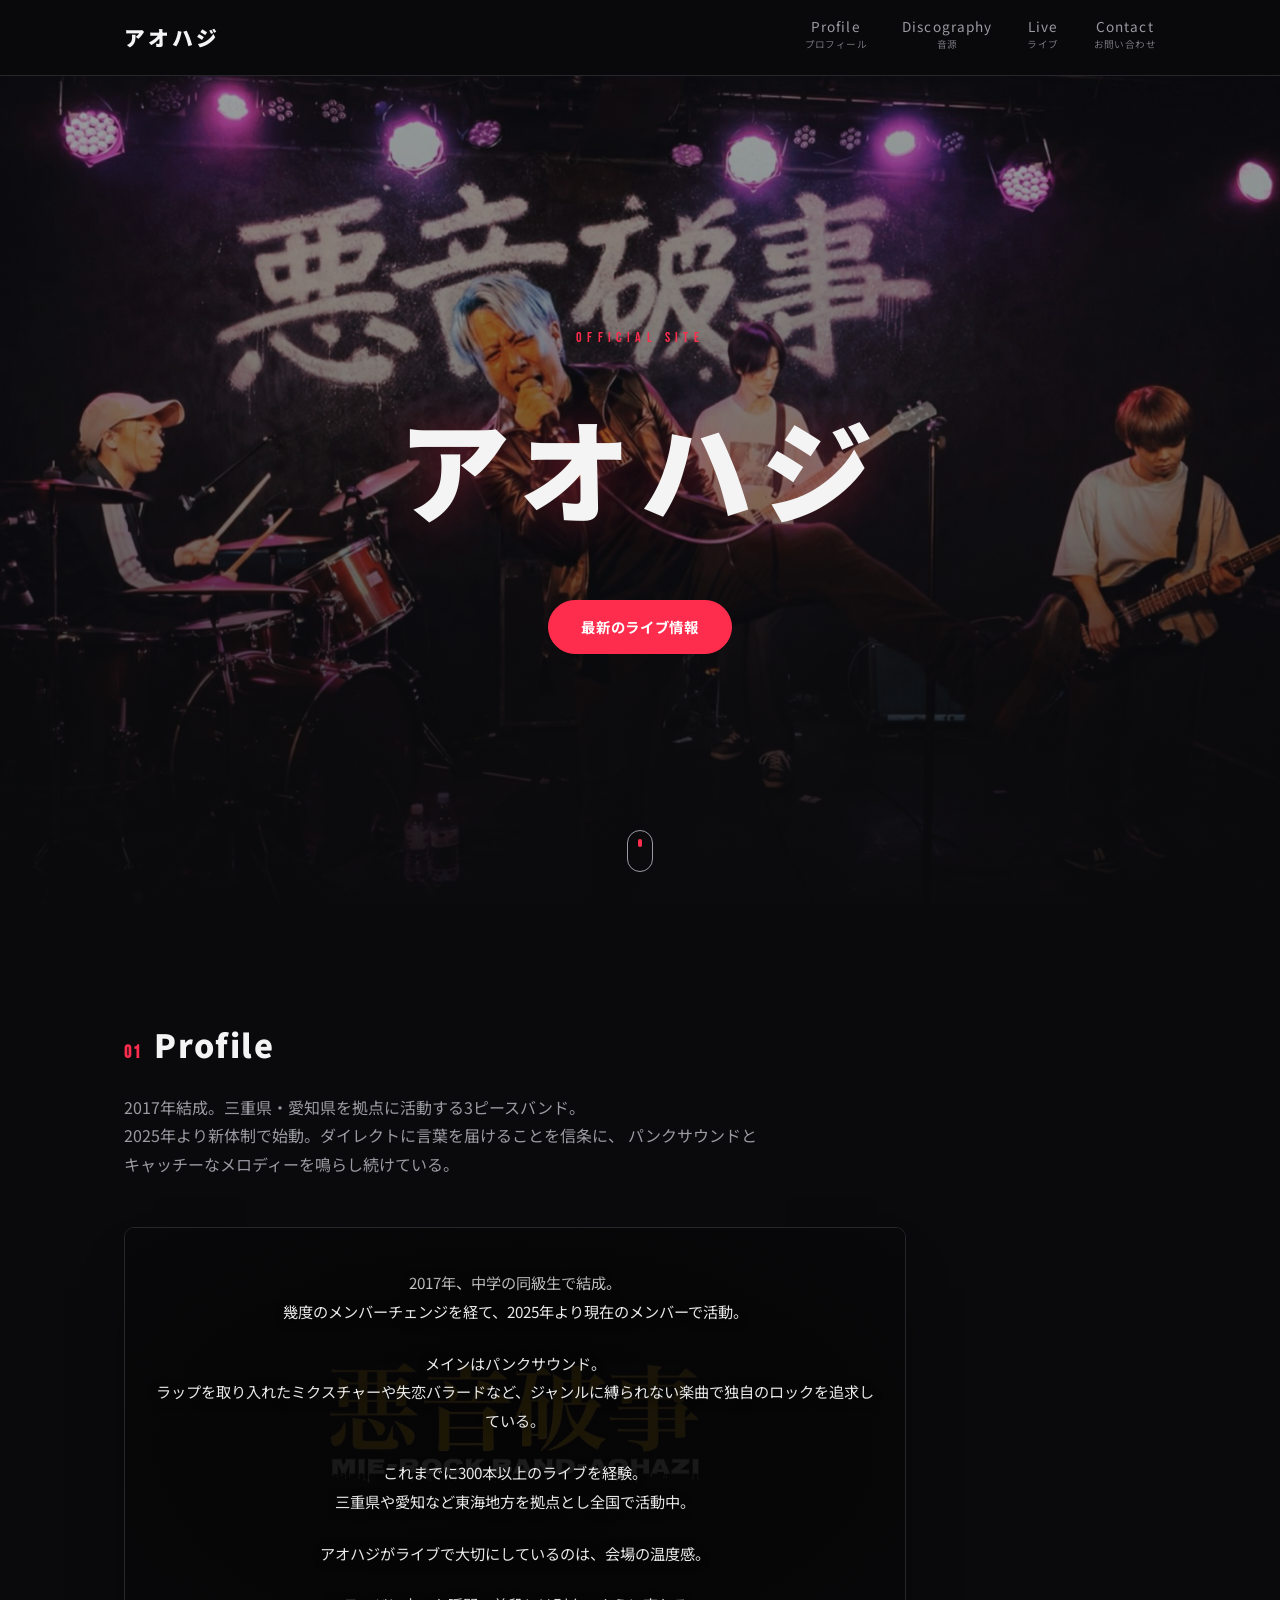
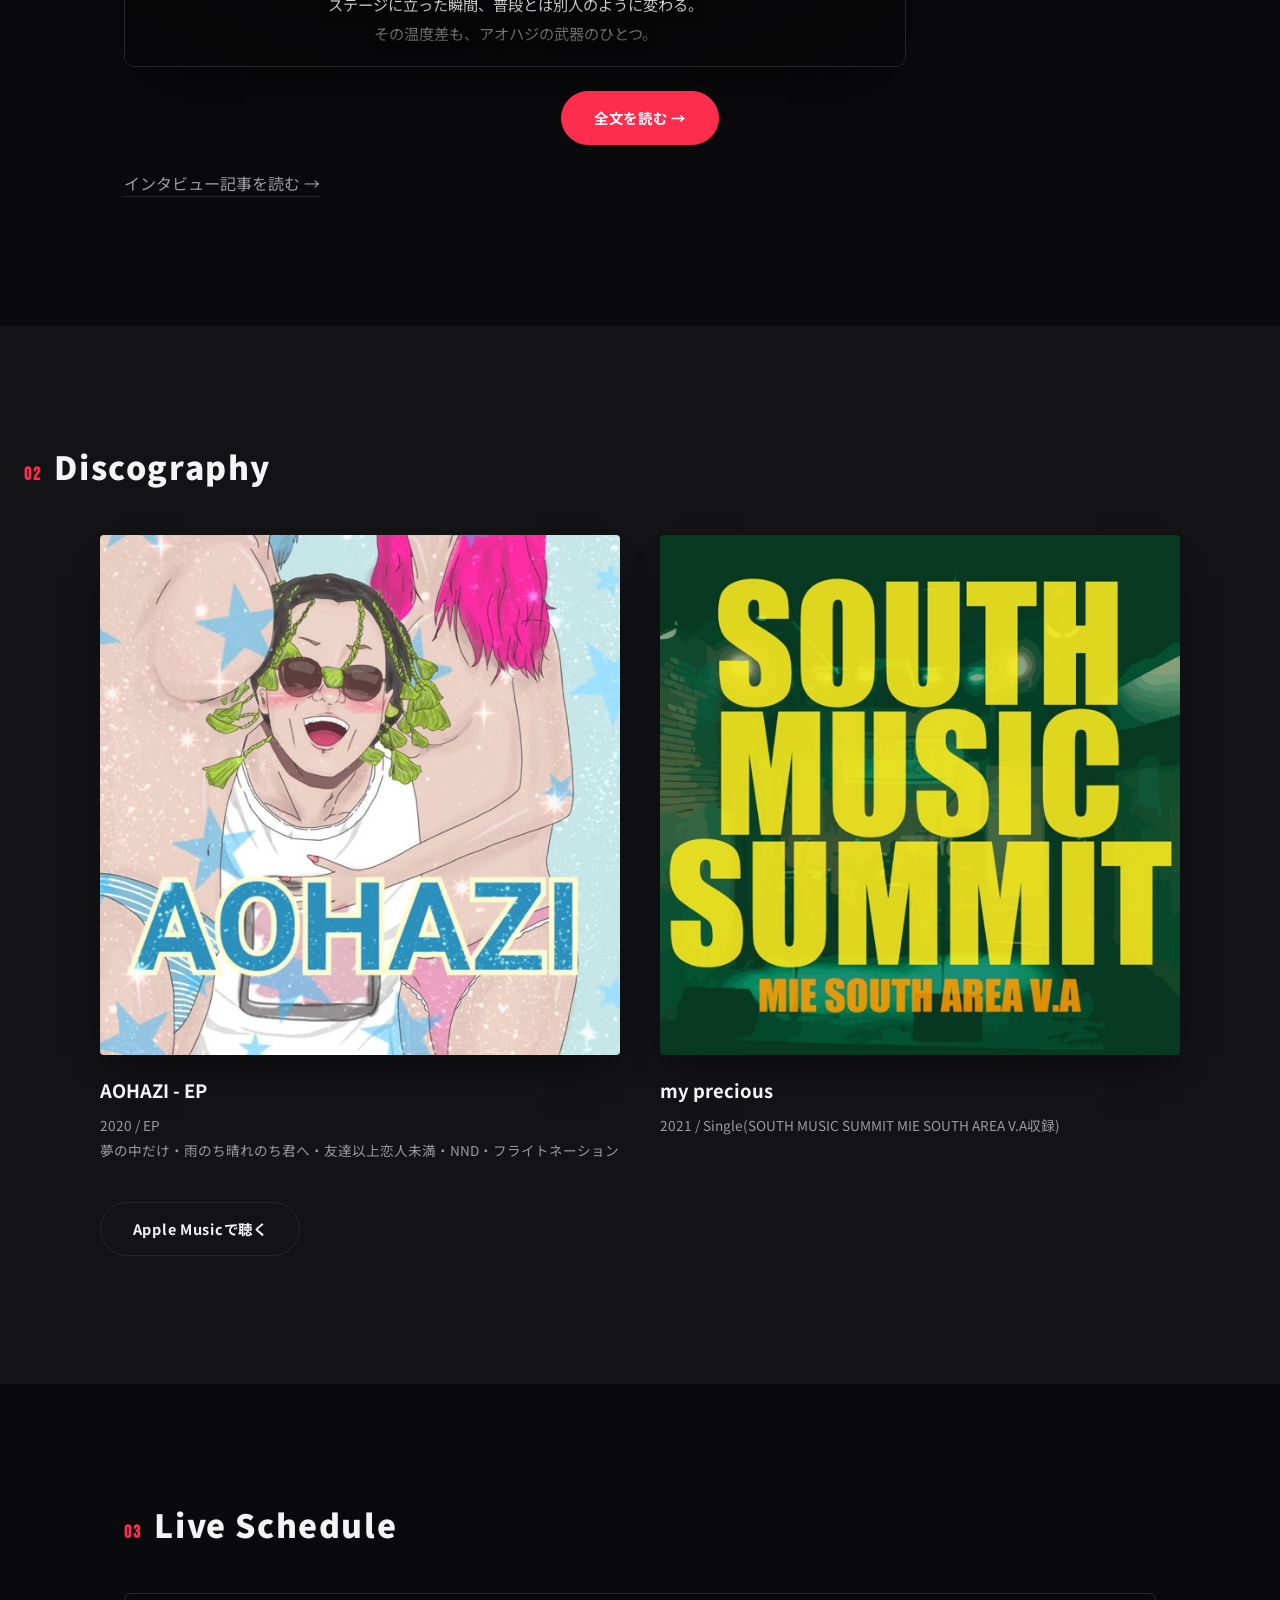
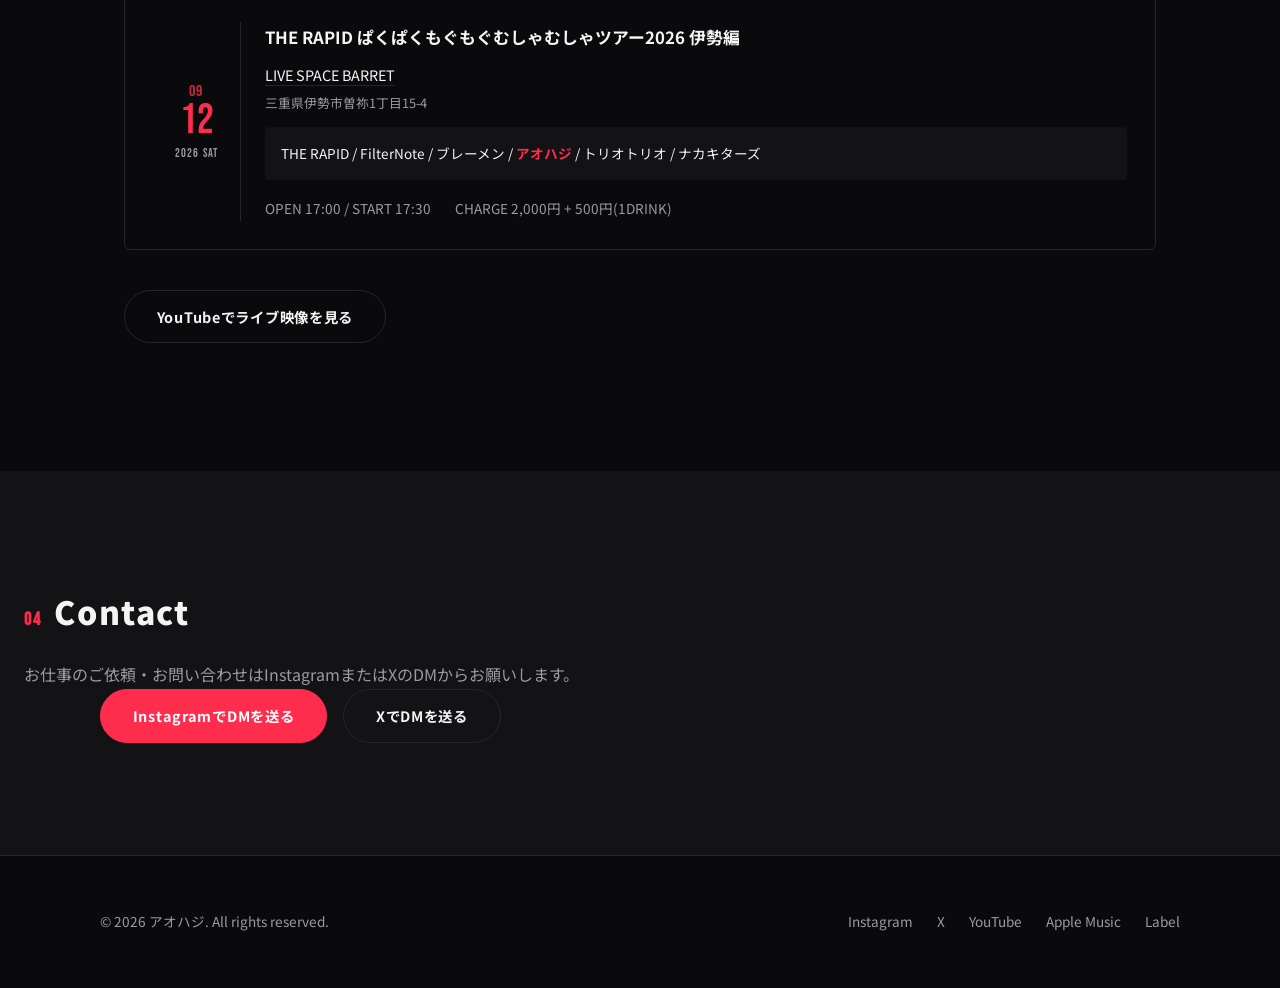
==== index.html @ 6f2b21eb "エンドロール風プロフィール演出・全文ページ・毎回再生オープニング・2段ナビを追加 Co-Authored-By: Claude Sonnet 5 <noreply@anthropic.com>" ====
<!DOCTYPE html>
<html lang="ja">
<head>
<meta charset="UTF-8">
<meta name="viewport" content="width=device-width, initial-scale=1.0">
<meta name="google-site-verification" content="UR3wGRHJfcuyrRIDy3-mOfG34kwf-2ECYqS4ljexKXw" />
<title>アオハジ | Official Site</title>
<meta name="description" content="アオハジ オフィシャルサイト。プロフィール、ディスコグラフィー、ライブ情報、お問い合わせ。">
<link rel="canonical" href="https://rollpinemusic-eng.github.io/aohazi/">
<meta property="og:type" content="website">
<meta property="og:site_name" content="アオハジ">
<meta property="og:title" content="アオハジ | Official Site">
<meta property="og:description" content="三重・愛知を拠点に活動する3ピースバンド、アオハジのオフィシャルサイト。">
<meta property="og:url" content="https://rollpinemusic-eng.github.io/aohazi/">
<meta property="og:image" content="https://rollpinemusic-eng.github.io/aohazi/assets/img/hero-photo-optimized.jpg">
<meta name="twitter:card" content="summary_large_image">
<meta name="twitter:site" content="@aohazi69">
<link rel="preconnect" href="https://fonts.googleapis.com">
<link rel="preconnect" href="https://fonts.gstatic.com" crossorigin>
<link href="https://fonts.googleapis.com/css2?family=Bebas+Neue&family=Noto+Sans+JP:wght@400;500;700;900&display=swap" rel="stylesheet">
<link rel="stylesheet" href="css/style.css">
</head>
<body>

<div id="intro" class="intro" aria-hidden="true">
  <span class="intro__glitch" data-text="アオハジ">アオハジ</span>
</div>

<header class="header">
  <div class="header__inner">
    <a href="#top" class="logo">アオハジ</a>
    <button class="nav-toggle" id="navToggle" aria-label="メニューを開く" aria-expanded="false">
      <span></span><span></span><span></span>
    </button>
    <nav class="nav" id="nav">
      <a href="#profile"><span class="nav-en">Profile</span><span class="nav-ja">プロフィール</span></a>
      <a href="#discography"><span class="nav-en">Discography</span><span class="nav-ja">音源</span></a>
      <a href="#live"><span class="nav-en">Live</span><span class="nav-ja">ライブ</span></a>
      <a href="#contact"><span class="nav-en">Contact</span><span class="nav-ja">お問い合わせ</span></a>
    </nav>
  </div>
</header>

<main id="top">

  <!-- Hero -->
  <section class="hero">
    <div class="hero__photo" role="img" aria-label="ライブで演奏するアオハジ"></div>
    <div class="hero__inner reveal">
      <p class="hero__eyebrow">OFFICIAL SITE</p>
      <h1 class="hero__title">アオハジ</h1>
      <a href="#live" class="btn btn--primary">最新のライブ情報</a>
    </div>
    <a href="#profile" class="hero__scroll" aria-label="スクロールして次へ"><span></span></a>
  </section>

  <!-- Profile -->
  <section id="profile" class="section">
    <h2 class="section__title reveal"><span class="section__num">01</span>Profile</h2>
    <p class="section__lead reveal">
      2017年結成。三重県・愛知県を拠点に活動する3ピースバンド。<br>
      2025年より新体制で始動。ダイレクトに言葉を届けることを信条に、
      パンクサウンドとキャッチーなメロディーを鳴らし続けている。
    </p>
    <!--
      エンドロール風プロフィール演出。
      .credits__content を2つ複製して並べ、translateY(0 → -50%) の
      ループで継ぎ目のない無限スクロールにしている(JS不要)。
      内容を編集する場合は2つのブロックを必ず同じ内容にすること。
    -->
    <div class="credits reveal" aria-hidden="true">
      <div class="credits__logo"></div>
      <div class="credits__scrim"></div>
      <div class="credits__viewport">
        <div class="credits__track">
          <div class="credits__content">
            <p>2017年、中学の同級生で結成。<br>幾度のメンバーチェンジを経て、2025年より現在のメンバーで活動。</p>
            <p>メインはパンクサウンド。<br>ラップを取り入れたミクスチャーや失恋バラードなど、ジャンルに縛られない楽曲で独自のロックを追求している。</p>
            <p>これまでに300本以上のライブを経験。<br>三重県や愛知など東海地方を拠点とし全国で活動中。</p>
            <p>アオハジがライブで大切にしているのは、会場の温度感。</p>
            <p>ステージに立った瞬間、普段とは別人のように変わる。<br>その温度差も、アオハジの武器のひとつ。</p>
            <p>聴く人に感じ方を押し付けるつもりはない。<br>何を感じるかは、聴いた人に委ねたい。</p>
            <p>だから、まだアオハジを知らない人には</p>
            <p class="credits__emphasis">とりあえず、聴いてほしい。</p>
            <p>現在6曲を各種サブスクリプションサービスで配信中。<br>今後も楽曲を随時リリースしていく。</p>
            <p>自分たちが信じるロックを、もっと広く。<br>もっと遠くへ。</p>
            <p class="credits__emphasis">アオハジは、もっといろんな意味でデカくなる。</p>
          </div>
          <div class="credits__content" aria-hidden="true">
            <p>2017年、中学の同級生で結成。<br>幾度のメンバーチェンジを経て、2025年より現在のメンバーで活動。</p>
            <p>メインはパンクサウンド。<br>ラップを取り入れたミクスチャーや失恋バラードなど、ジャンルに縛られない楽曲で独自のロックを追求している。</p>
            <p>これまでに300本以上のライブを経験。<br>三重県や愛知など東海地方を拠点とし全国で活動中。</p>
            <p>アオハジがライブで大切にしているのは、会場の温度感。</p>
            <p>ステージに立った瞬間、普段とは別人のように変わる。<br>その温度差も、アオハジの武器のひとつ。</p>
            <p>聴く人に感じ方を押し付けるつもりはない。<br>何を感じるかは、聴いた人に委ねたい。</p>
            <p>だから、まだアオハジを知らない人には</p>
            <p class="credits__emphasis">とりあえず、聴いてほしい。</p>
            <p>現在6曲を各種サブスクリプションサービスで配信中。<br>今後も楽曲を随時リリースしていく。</p>
            <p>自分たちが信じるロックを、もっと広く。<br>もっと遠くへ。</p>
            <p class="credits__emphasis">アオハジは、もっといろんな意味でデカくなる。</p>
          </div>
        </div>
      </div>
    </div>
    <p class="reveal" style="margin-top:1.5rem; text-align:center;">
      <a href="profile/" class="btn btn--primary">全文を読む &rarr;</a>
    </p>

    <p class="reveal" style="margin-top:1.5rem;">
      <a href="https://ise-barret.jp/SMS.aohazi.html" target="_blank" rel="noopener" class="text-link">インタビュー記事を読む &rarr;</a>
    </p>
  </section>

  <!-- Discography -->
  <section id="discography" class="section section--alt">
    <h2 class="section__title reveal"><span class="section__num">02</span>Discography</h2>
    <div class="discography">
      <article class="album reveal">
        <a href="https://music.apple.com/jp/artist/%E3%82%A2%E3%82%AA%E3%83%8F%E3%82%B8/1511082712" target="_blank" rel="noopener" class="album__jacket">
          <img src="assets/img/album-aohazi-ep.jpg" alt="AOHAZI - EP ジャケット">
        </a>
        <h3 class="album__title">AOHAZI - EP</h3>
        <p class="album__meta">2020 / EP<br>夢の中だけ・雨のち晴れのち君へ・友達以上恋人未満・NND・フライトネーション</p>
      </article>
      <article class="album reveal">
        <a href="https://music.apple.com/jp/artist/%E3%82%A2%E3%82%AA%E3%83%8F%E3%82%B8/1511082712" target="_blank" rel="noopener" class="album__jacket">
          <img src="assets/img/album-my-precious.jpg" alt="my precious ジャケット">
        </a>
        <h3 class="album__title">my precious</h3>
        <p class="album__meta">2021 / Single(SOUTH MUSIC SUMMIT MIE SOUTH AREA V.A収録)</p>
      </article>
    </div>
    <p class="reveal" style="margin-top:2.5rem;">
      <a href="https://music.apple.com/jp/artist/%E3%82%A2%E3%82%AA%E3%83%8F%E3%82%B8/1511082712" class="btn" target="_blank" rel="noopener">Apple Musicで聴く</a>
    </p>
  </section>

  <!-- Live -->
  <section id="live" class="section">
    <h2 class="section__title reveal"><span class="section__num">03</span>Live Schedule</h2>
    <ul class="live-list">
      <li class="live-card reveal">
        <div class="live-card__date">
          <span class="live-card__month">09</span>
          <span class="live-card__day">12</span>
          <span class="live-card__sub">2026 SAT</span>
        </div>
        <div class="live-card__body">
          <p class="live-card__tour">THE RAPID ぱくぱくもぐもぐむしゃむしゃツアー2026 伊勢編</p>
          <p class="live-card__venue">
            <a href="https://ise-barret.jp/" target="_blank" rel="noopener">LIVE SPACE BARRET</a>
            <span class="live-card__addr">三重県伊勢市曽祢1丁目15-4</span>
          </p>
          <p class="live-card__lineup">
            THE RAPID / FilterNote / ブレーメン / <strong>アオハジ</strong> / トリオトリオ / ナカキターズ
          </p>
          <div class="live-card__meta">
            <span>OPEN 17:00 / START 17:30</span>
            <span>CHARGE 2,000円 + 500円(1DRINK)</span>
          </div>
        </div>
      </li>
    </ul>
    <p class="reveal" style="margin-top:2.5rem;">
      <a href="https://youtube.com/channel/UCKrWonMPDVpsNL0992XMXnA" class="btn" target="_blank" rel="noopener">YouTubeでライブ映像を見る</a>
    </p>
  </section>

  <!-- Contact -->
  <section id="contact" class="section section--alt">
    <h2 class="section__title reveal"><span class="section__num">04</span>Contact</h2>
    <p class="section__lead reveal">お仕事のご依頼・お問い合わせはInstagramまたはXのDMからお願いします。</p>
    <div class="reveal" style="display:flex; gap:1rem; flex-wrap:wrap;">
      <a href="https://www.instagram.com/aohazi69" class="btn btn--primary" target="_blank" rel="noopener">InstagramでDMを送る</a>
      <a href="https://x.com/aohazi69" class="btn" target="_blank" rel="noopener">XでDMを送る</a>
    </div>
  </section>

</main>

<footer class="footer">
  <div class="footer__inner">
    <p>&copy; 2026 アオハジ. All rights reserved.</p>
    <div class="footer__sns">
      <a href="https://www.instagram.com/aohazi69" target="_blank" rel="noopener">Instagram</a>
      <a href="https://x.com/aohazi69" target="_blank" rel="noopener">X</a>
      <a href="https://youtube.com/channel/UCKrWonMPDVpsNL0992XMXnA" target="_blank" rel="noopener">YouTube</a>
      <a href="https://music.apple.com/jp/artist/%E3%82%A2%E3%82%AA%E3%83%8F%E3%82%B8/1511082712" target="_blank" rel="noopener">Apple Music</a>
      <a href="https://rollpinemusic.crayonsite.com" target="_blank" rel="noopener">Label</a>
    </div>
  </div>
</footer>

<script src="js/main.js"></script>
</body>
</html>
---- css/style.css ----
/* ==========================================================
   Base
   ========================================================== */
:root {
  --color-bg: #0a0a0c;
  --color-bg-alt: #131316;
  --color-text: #f4f4f5;
  --color-text-dim: #9a9aa2;
  --color-accent: #ff2d4d;
  --color-accent-dim: #7a0f1e;
  --color-border: #26262b;
  --max-width: 1080px;
  --font-base: "Noto Sans JP", "Hiragino Kaku Gothic ProN", "Yu Gothic", sans-serif;
  --font-display: "Bebas Neue", var(--font-base);
}

* {
  box-sizing: border-box;
}

html {
  scroll-behavior: smooth;
}

body {
  margin: 0;
  background: var(--color-bg);
  color: var(--color-text);
  font-family: var(--font-base);
  line-height: 1.8;
  -webkit-font-smoothing: antialiased;
}

img {
  max-width: 100%;
  display: block;
}

a {
  color: inherit;
  text-decoration: none;
}

ul {
  list-style: none;
  margin: 0;
  padding: 0;
}

::selection {
  background: var(--color-accent);
  color: #fff;
}

.btn {
  display: inline-block;
  padding: 0.9em 2.2em;
  border: 1px solid var(--color-border);
  color: var(--color-text);
  border-radius: 999px;
  font-weight: bold;
  letter-spacing: 0.05em;
  font-size: 0.9rem;
  transition: border-color 0.25s, transform 0.25s, background 0.25s, color 0.25s;
}

.btn:hover {
  border-color: var(--color-accent);
  color: var(--color-accent);
  transform: translateY(-2px);
}

.btn--primary {
  background: var(--color-accent);
  border-color: var(--color-accent);
  color: #fff;
}

.btn--primary:hover {
  background: transparent;
  color: var(--color-accent);
}

.text-link {
  color: var(--color-text-dim);
  border-bottom: 1px solid var(--color-border);
  padding-bottom: 0.1em;
  transition: color 0.2s, border-color 0.2s;
}

.text-link:hover {
  color: var(--color-accent);
  border-color: var(--color-accent);
}

/* ==========================================================
   Scroll reveal
   ========================================================== */
.reveal {
  opacity: 0;
  transform: translateY(24px);
  transition: opacity 0.7s ease, transform 0.7s ease;
}

.reveal.is-visible {
  opacity: 1;
  transform: translateY(0);
}

/* ==========================================================
   Opening intro
   ========================================================== */
.intro {
  position: fixed;
  inset: 0;
  z-index: 9999;
  display: flex;
  align-items: center;
  justify-content: center;
  background: var(--color-bg);
  animation: introFadeOut 0.4s ease forwards;
  animation-delay: 1.3s;
}

body.intro-active {
  overflow: hidden;
}

.intro__glitch {
  position: relative;
  display: inline-block;
  font-size: clamp(2.75rem, 16vw, 6rem);
  font-weight: 900;
  letter-spacing: 0.12em;
  color: var(--color-text);
  opacity: 0;
  animation:
    introTextIn 0.35s ease 0.05s forwards,
    introGlitchShake 0.4s steps(1, end) 0.4s 1;
}

.intro__glitch::before,
.intro__glitch::after {
  content: attr(data-text);
  position: absolute;
  left: 0;
  top: 0;
  width: 100%;
  opacity: 0;
}

.intro__glitch::before {
  color: #2de2ff;
  animation: introGlitchBefore 0.4s steps(1, end) 0.4s 1;
}

.intro__glitch::after {
  color: var(--color-accent);
  animation: introGlitchAfter 0.4s steps(1, end) 0.4s 1;
}

@keyframes introTextIn {
  from { opacity: 0; transform: translateY(10px); }
  to { opacity: 1; transform: translateY(0); }
}

@keyframes introGlitchShake {
  0%, 100% { transform: translate(0, 0); }
  20% { transform: translate(-1px, 1px); }
  40% { transform: translate(1px, -1px); }
  60% { transform: translate(-1px, 0); }
}

@keyframes introGlitchBefore {
  0%, 100% { opacity: 0; clip-path: inset(0 0 0 0); transform: translate(0, 0); }
  20% { opacity: 0.7; clip-path: inset(10% 0 60% 0); transform: translate(-3px, 1px); }
  40% { opacity: 0.5; clip-path: inset(50% 0 10% 0); transform: translate(2px, -1px); }
  60% { opacity: 0; }
}

@keyframes introGlitchAfter {
  0%, 100% { opacity: 0; clip-path: inset(0 0 0 0); transform: translate(0, 0); }
  25% { opacity: 0.7; clip-path: inset(60% 0 10% 0); transform: translate(3px, -1px); }
  45% { opacity: 0.5; clip-path: inset(15% 0 55% 0); transform: translate(-2px, 1px); }
  65% { opacity: 0; }
}

@keyframes introFadeOut {
  to { opacity: 0; visibility: hidden; pointer-events: none; }
}

@media (prefers-reduced-motion: reduce) {
  .intro {
    animation: none;
    opacity: 0;
    visibility: hidden;
    pointer-events: none;
  }

  .intro__glitch,
  .intro__glitch::before,
  .intro__glitch::after {
    animation: none;
  }
}

/* ==========================================================
   Header
   ========================================================== */
.header {
  position: sticky;
  top: 0;
  z-index: 100;
  background: rgba(10, 10, 12, 0.85);
  backdrop-filter: blur(8px);
  border-bottom: 1px solid var(--color-border);
}

.header__inner {
  max-width: var(--max-width);
  margin: 0 auto;
  padding: 1.1rem 1.5rem;
  display: flex;
  align-items: center;
  justify-content: space-between;
}

.logo {
  font-size: 1.3rem;
  font-weight: 900;
  letter-spacing: 0.15em;
}

.nav {
  display: flex;
  gap: 2.2rem;
}

.nav a {
  position: relative;
  display: flex;
  flex-direction: column;
  align-items: center;
  font-size: 0.85rem;
  letter-spacing: 0.08em;
  color: var(--color-text-dim);
  transition: color 0.2s;
  padding-bottom: 0.3em;
}

.nav-en {
  line-height: 1.2;
}

.nav-ja {
  margin-top: 0.2em;
  font-size: 0.6rem;
  letter-spacing: 0.04em;
  color: var(--color-text-dim);
  opacity: 0.75;
}

.nav a::after {
  content: "";
  position: absolute;
  left: 0;
  right: 100%;
  bottom: 0;
  height: 1px;
  background: var(--color-accent);
  transition: right 0.25s ease;
}

.nav a:hover {
  color: var(--color-text);
}

.nav a:hover::after {
  right: 0;
}

.nav-toggle {
  display: none;
  flex-direction: column;
  justify-content: center;
  gap: 5px;
  width: 32px;
  height: 32px;
  background: none;
  border: none;
  cursor: pointer;
}

.nav-toggle span {
  display: block;
  height: 2px;
  background: var(--color-text);
}

/* ==========================================================
   Hero
   ========================================================== */
.hero {
  position: relative;
  background: var(--color-bg);
  text-align: center;
}

/*
  写真部分は実際の画像比率(2046:1264)を aspect-ratio に指定しているため、
  スマホ・タブレットでは cover でも切り抜きが発生せず、バンドの全身が写る。
*/
.hero__photo {
  position: relative;
  width: 100%;
  aspect-ratio: 2046 / 1264;
  background: url("../assets/img/hero-photo-optimized.jpg") center 32% / cover no-repeat;
}

.hero__photo::after {
  content: "";
  position: absolute;
  inset: 0;
  background: linear-gradient(180deg, rgba(10, 10, 12, 0) 55%, rgba(10, 10, 12, 0.95) 100%);
}

.hero__inner {
  position: relative;
  padding: 2rem 1.5rem 3rem;
}

@media (min-width: 901px) {
  .hero {
    min-height: 92vh;
    display: flex;
    align-items: center;
    justify-content: center;
  }

  .hero__photo {
    position: absolute;
    inset: 0;
    width: 100%;
    height: 100%;
    aspect-ratio: auto;
  }

  .hero__photo::after {
    background: linear-gradient(180deg, rgba(10, 10, 12, 0.3) 0%, rgba(10, 10, 12, 0.5) 55%, rgba(10, 10, 12, 0.95) 100%);
  }

  .hero__inner {
    z-index: 1;
    padding: 4rem 1.5rem;
  }
}

.hero__eyebrow {
  font-family: var(--font-display);
  letter-spacing: 0.4em;
  font-size: 0.85rem;
  color: var(--color-accent);
  margin: 0 0 1rem;
}

.hero__title {
  font-size: clamp(2.75rem, 12vw, 7rem);
  font-weight: 900;
  letter-spacing: 0.08em;
  margin: 0 0 2rem;
  text-shadow: 0 0 40px rgba(255, 45, 77, 0.35);
  text-wrap: balance;
}

.hero__scroll {
  display: none;
}

@media (min-width: 901px) {
  .hero__scroll {
    display: block;
    position: absolute;
    bottom: 2rem;
    left: 50%;
    transform: translateX(-50%);
    width: 26px;
    height: 42px;
    border: 1px solid var(--color-text-dim);
    border-radius: 999px;
  }
}

.hero__scroll span {
  position: absolute;
  top: 8px;
  left: 50%;
  width: 4px;
  height: 8px;
  margin-left: -2px;
  background: var(--color-accent);
  border-radius: 999px;
  animation: scrollDot 1.8s ease-in-out infinite;
}

@keyframes scrollDot {
  0% { top: 8px; opacity: 1; }
  70% { top: 22px; opacity: 0; }
  100% { top: 22px; opacity: 0; }
}

/* ==========================================================
   Section common
   ========================================================== */
.section {
  max-width: var(--max-width);
  margin: 0 auto;
  padding: 7rem 1.5rem;
}

.section--alt {
  max-width: none;
  background: var(--color-bg-alt);
}

.section--alt > * {
  max-width: var(--max-width);
  margin-left: auto;
  margin-right: auto;
}

.section__title {
  display: flex;
  align-items: baseline;
  gap: 0.8rem;
  font-size: clamp(1.5rem, 4.5vw, 2rem);
  font-weight: 900;
  letter-spacing: 0.05em;
  margin: 0 0 0.5rem;
  text-wrap: balance;
}

.section__num {
  font-family: var(--font-display);
  font-size: 1.1rem;
  color: var(--color-accent);
  letter-spacing: 0.1em;
}

.section__lead {
  color: var(--color-text-dim);
  margin: 1.2rem 0 0;
  max-width: 640px;
}

/* ==========================================================
   Profile — end roll credits
   ========================================================== */
.credits {
  position: relative;
  margin-top: 3rem;
  aspect-ratio: 16 / 9;
  max-height: 440px;
  min-height: 260px;
  border-radius: 10px;
  overflow: hidden;
  background: #000;
  border: 1px solid var(--color-border);
  box-shadow: 0 30px 60px -30px rgba(0, 0, 0, 0.85);
}

/* ロゴは常時固定表示・スクロールしない背景ウォーターマーク */
.credits__logo {
  position: absolute;
  inset: 0;
  background-image: url("../assets/img/logo-mark.jpg");
  background-position: center;
  background-repeat: no-repeat;
  background-size: 58%;
  opacity: 0.16;
}

.credits__scrim {
  position: absolute;
  inset: 0;
  background: radial-gradient(ellipse at center, rgba(10, 10, 12, 0.35) 0%, rgba(10, 10, 12, 0.8) 100%);
}

.credits__viewport {
  position: absolute;
  inset: 0;
  overflow: hidden;
  mask-image: linear-gradient(to bottom, transparent 0%, black 16%, black 84%, transparent 100%);
  -webkit-mask-image: linear-gradient(to bottom, transparent 0%, black 16%, black 84%, transparent 100%);
}

/*
  .credits__content を2つ複製して縦に並べ、自身の高さ基準で
  0% → -50% だけ動かすことで、継ぎ目のない無限ループになる。
*/
.credits__track {
  position: absolute;
  top: 0;
  left: 0;
  right: 0;
  animation: creditsScroll 60s linear infinite;
  will-change: transform;
}

.credits__content {
  padding: 2.5rem 1.75rem;
  text-align: center;
}

.credits__content p {
  margin: 0 0 1.5em;
  font-size: 0.95rem;
  line-height: 1.9;
  color: rgba(244, 244, 245, 0.95);
  text-shadow: 0 2px 10px rgba(0, 0, 0, 0.9);
}

.credits__content .credits__emphasis {
  font-weight: 700;
  letter-spacing: 0.03em;
  color: #fff;
}

@keyframes creditsScroll {
  from { transform: translateY(0); }
  to { transform: translateY(-50%); }
}

@media (prefers-reduced-motion: reduce) {
  .credits__track {
    animation-play-state: paused;
  }
}

@media (max-width: 600px) {
  .credits {
    aspect-ratio: 3 / 4;
    max-height: 380px;
  }

  .credits__logo {
    background-size: 78%;
  }

  .credits__content {
    padding: 1.75rem 1.25rem;
  }

  .credits__content p {
    font-size: 0.85rem;
    line-height: 1.8;
  }

  .credits__track {
    animation-duration: 42s;
  }
}

/* ==========================================================
   Discography
   ========================================================== */
.discography {
  display: grid;
  grid-template-columns: repeat(auto-fit, minmax(240px, 1fr));
  gap: 2.5rem;
  margin-top: 2.5rem;
}

.album__jacket {
  display: block;
  aspect-ratio: 1 / 1;
  overflow: hidden;
  border-radius: 4px;
  margin-bottom: 1.2rem;
  box-shadow: 0 20px 40px -20px rgba(0, 0, 0, 0.8);
}

.album__jacket img {
  width: 100%;
  height: 100%;
  object-fit: cover;
  transition: transform 0.4s ease, filter 0.4s ease;
}

.album__jacket:hover img {
  transform: scale(1.06);
  filter: brightness(1.05);
}

.album__title {
  margin: 0 0 0.35rem;
  font-size: 1.15rem;
  font-weight: 700;
}

.album__meta {
  color: var(--color-text-dim);
  font-size: 0.85rem;
  margin: 0;
}

/* ==========================================================
   Live schedule
   ========================================================== */
.live-list {
  display: flex;
  flex-direction: column;
  gap: 1.25rem;
  margin-top: 2.5rem;
}

.live-card {
  display: flex;
  gap: 1.5rem;
  background: var(--color-bg);
  border: 1px solid var(--color-border);
  border-radius: 6px;
  padding: 1.75rem;
  transition: border-color 0.25s, transform 0.25s;
}

.live-card:hover {
  border-color: var(--color-accent);
  transform: translateY(-2px);
}

.live-card__date {
  flex: none;
  display: flex;
  flex-direction: column;
  align-items: center;
  justify-content: center;
  width: 5.5rem;
  padding: 0.5rem 0;
  border-right: 1px solid var(--color-border);
  color: var(--color-accent);
  font-family: var(--font-display);
  line-height: 1;
}

.live-card__month {
  font-size: 1rem;
  letter-spacing: 0.1em;
  opacity: 0.8;
}

.live-card__day {
  font-size: 2.6rem;
}

.live-card__sub {
  margin-top: 0.4rem;
  font-size: 0.75rem;
  letter-spacing: 0.1em;
  color: var(--color-text-dim);
}

.live-card__body {
  flex: 1;
  min-width: 0;
}

.live-card__tour {
  margin: 0 0 0.6rem;
  font-weight: 700;
  font-size: 1.05rem;
  text-wrap: balance;
}

.live-card__venue {
  margin: 0 0 0.8rem;
  color: var(--color-text-dim);
  font-size: 0.9rem;
}

.live-card__venue a {
  color: var(--color-text);
  border-bottom: 1px solid var(--color-border);
  transition: color 0.2s, border-color 0.2s;
}

.live-card__venue a:hover {
  color: var(--color-accent);
  border-color: var(--color-accent);
}

.live-card__addr {
  display: block;
  margin-top: 0.2rem;
  font-size: 0.8rem;
}

.live-card__lineup {
  margin: 0 0 1rem;
  padding: 0.85rem 1rem;
  background: var(--color-bg-alt);
  border-radius: 4px;
  font-size: 0.85rem;
  line-height: 1.9;
}

.live-card__lineup strong {
  color: var(--color-accent);
}

.live-card__meta {
  display: flex;
  flex-wrap: wrap;
  gap: 0.5rem 1.5rem;
  color: var(--color-text-dim);
  font-size: 0.85rem;
  font-variant-numeric: tabular-nums;
}

@media (max-width: 560px) {
  .live-card {
    flex-direction: column;
    gap: 1rem;
    padding: 1.25rem;
  }

  .live-card__date {
    flex-direction: row;
    justify-content: flex-start;
    gap: 0.6rem;
    width: auto;
    border-right: none;
    border-bottom: 1px solid var(--color-border);
    padding-bottom: 0.85rem;
  }

  .live-card__day {
    font-size: 1.6rem;
  }
}

/* ==========================================================
   Footer
   ========================================================== */
.footer {
  border-top: 1px solid var(--color-border);
  padding: 2.5rem 1.5rem;
}

.footer__inner {
  max-width: var(--max-width);
  margin: 0 auto;
  display: flex;
  flex-wrap: wrap;
  gap: 1rem;
  justify-content: space-between;
  align-items: center;
  color: var(--color-text-dim);
  font-size: 0.85rem;
}

.footer__sns {
  display: flex;
  gap: 1.5rem;
}

.footer__sns a {
  transition: color 0.2s;
}

.footer__sns a:hover {
  color: var(--color-accent);
}

/* ==========================================================
   Profile page (/profile/)
   ========================================================== */
.page-hero {
  position: relative;
  min-height: 36vh;
  display: flex;
  flex-direction: column;
  align-items: center;
  justify-content: center;
  gap: 0.5rem;
  text-align: center;
  padding: 6rem 1.5rem 3rem;
  overflow: hidden;
}

.page-hero__logo {
  position: absolute;
  inset: 0;
  background-image: url("../assets/img/logo-mark.jpg");
  background-position: center;
  background-repeat: no-repeat;
  background-size: 68%;
  opacity: 0.18;
}

.page-hero::after {
  content: "";
  position: absolute;
  inset: 0;
  background: radial-gradient(ellipse at center, rgba(10, 10, 12, 0.25) 0%, rgba(10, 10, 12, 0.94) 100%);
}

.page-hero > * {
  position: relative;
  z-index: 1;
}

.page-hero__title {
  font-size: clamp(2rem, 7vw, 3rem);
  font-weight: 900;
  letter-spacing: 0.05em;
  margin: 0;
}

.article {
  max-width: 640px;
}

.article p {
  margin: 0 0 1.6em;
  font-size: 1rem;
  line-height: 2;
  color: var(--color-text-dim);
}

.article__emphasis {
  color: var(--color-text);
  font-weight: 700;
  font-size: 1.05rem;
}

.article__nav {
  margin-top: 3rem;
  display: flex;
  flex-wrap: wrap;
  align-items: center;
  gap: 1.5rem;
}

/* ==========================================================
   Responsive
   ========================================================== */
@media (max-width: 720px) {
  .nav-toggle {
    display: flex;
  }

  .nav {
    position: absolute;
    top: 100%;
    left: 0;
    right: 0;
    flex-direction: column;
    background: var(--color-bg);
    border-bottom: 1px solid var(--color-border);
    padding: 1rem 1.5rem;
    gap: 1rem;
    display: none;
  }

  .nav.is-open {
    display: flex;
  }

  .section {
    padding: 5rem 1.5rem;
  }
}

@media (max-width: 480px) {
  .section {
    padding: 3.75rem 1.25rem;
  }

  .header__inner {
    padding: 0.9rem 1.25rem;
  }
}
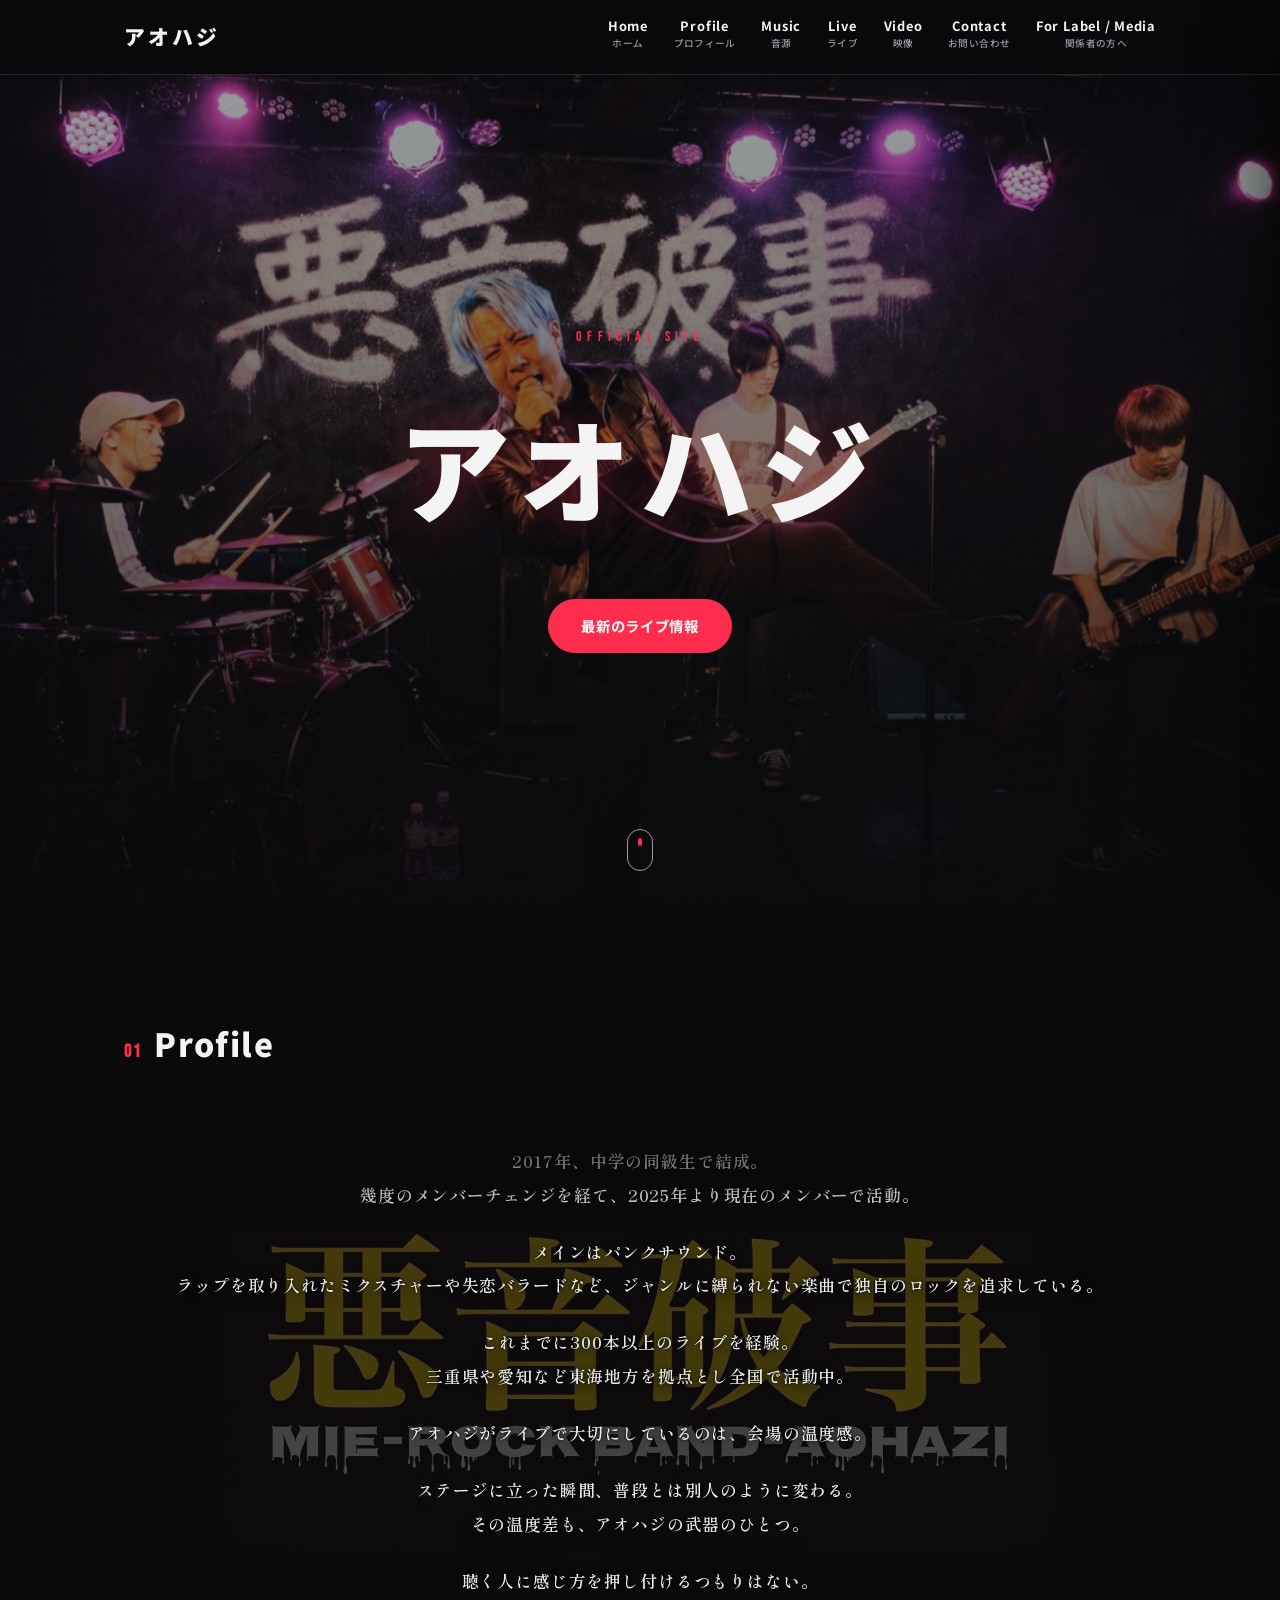
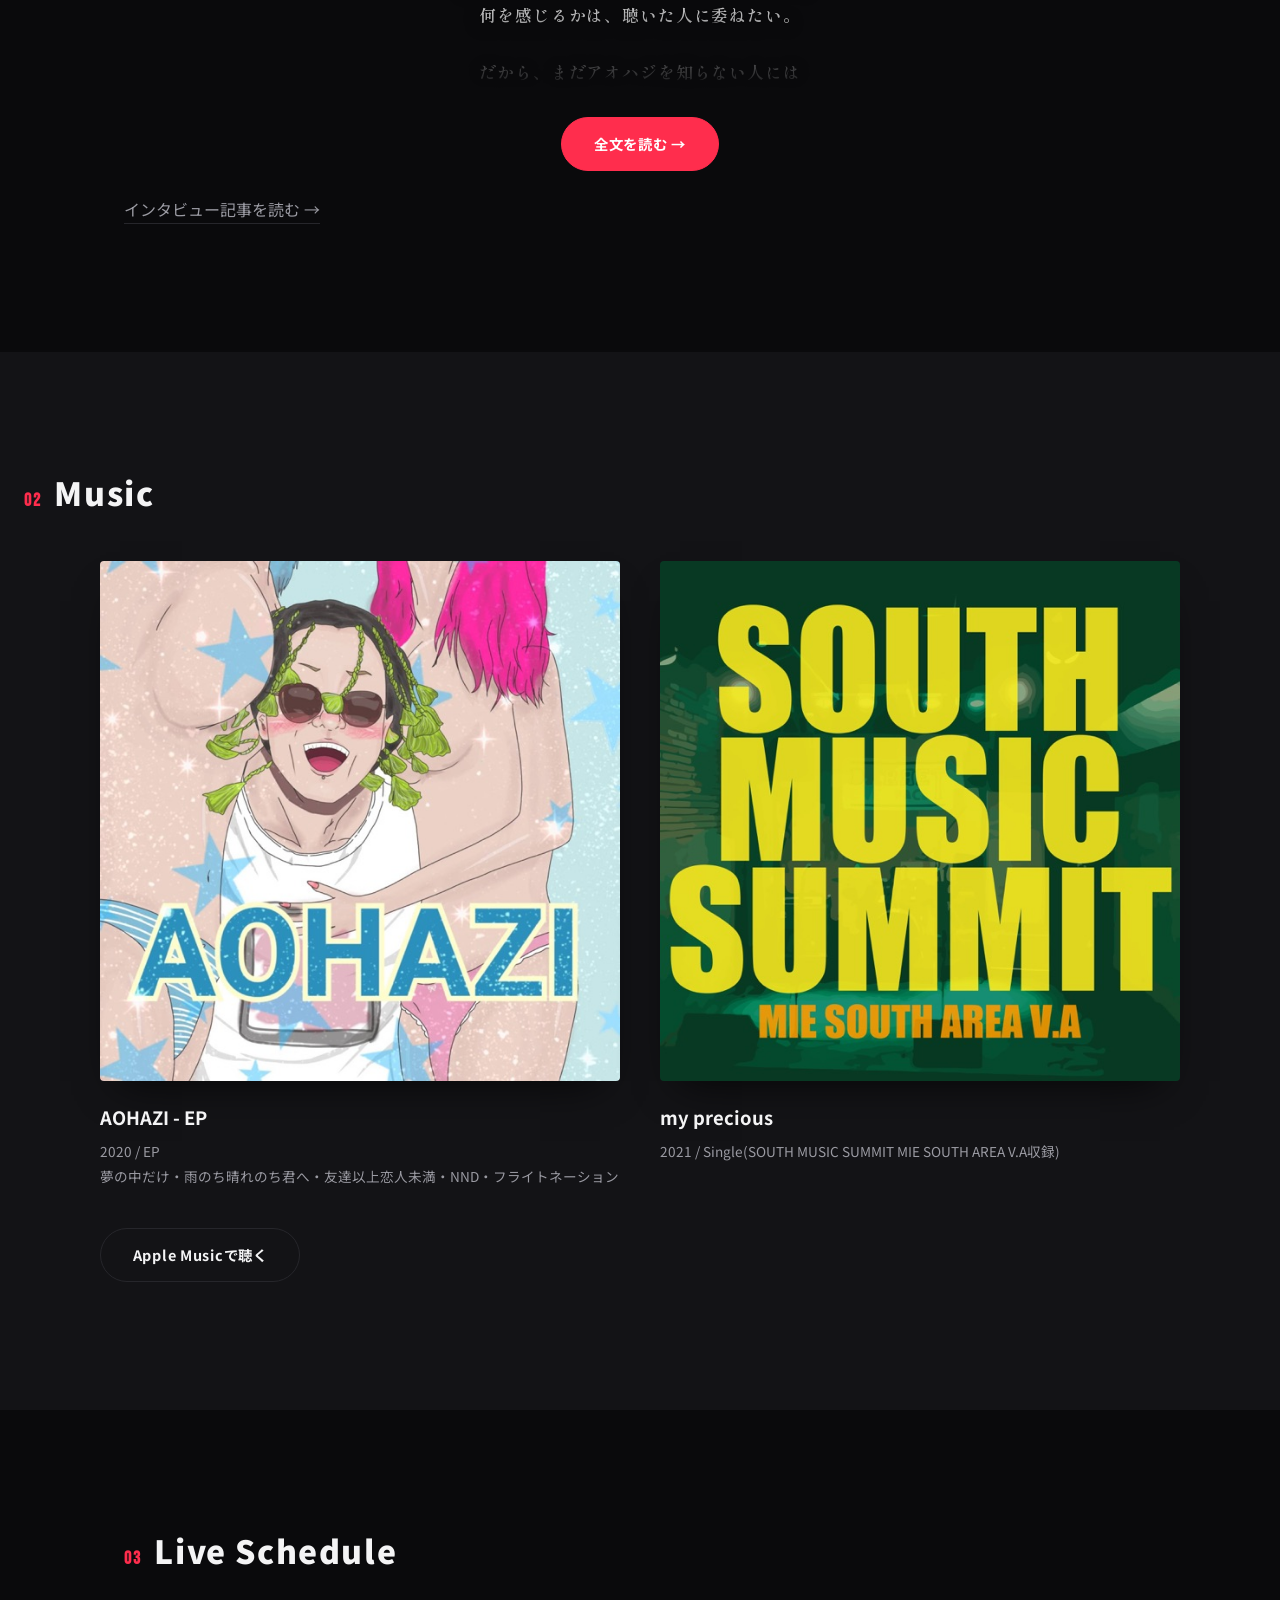
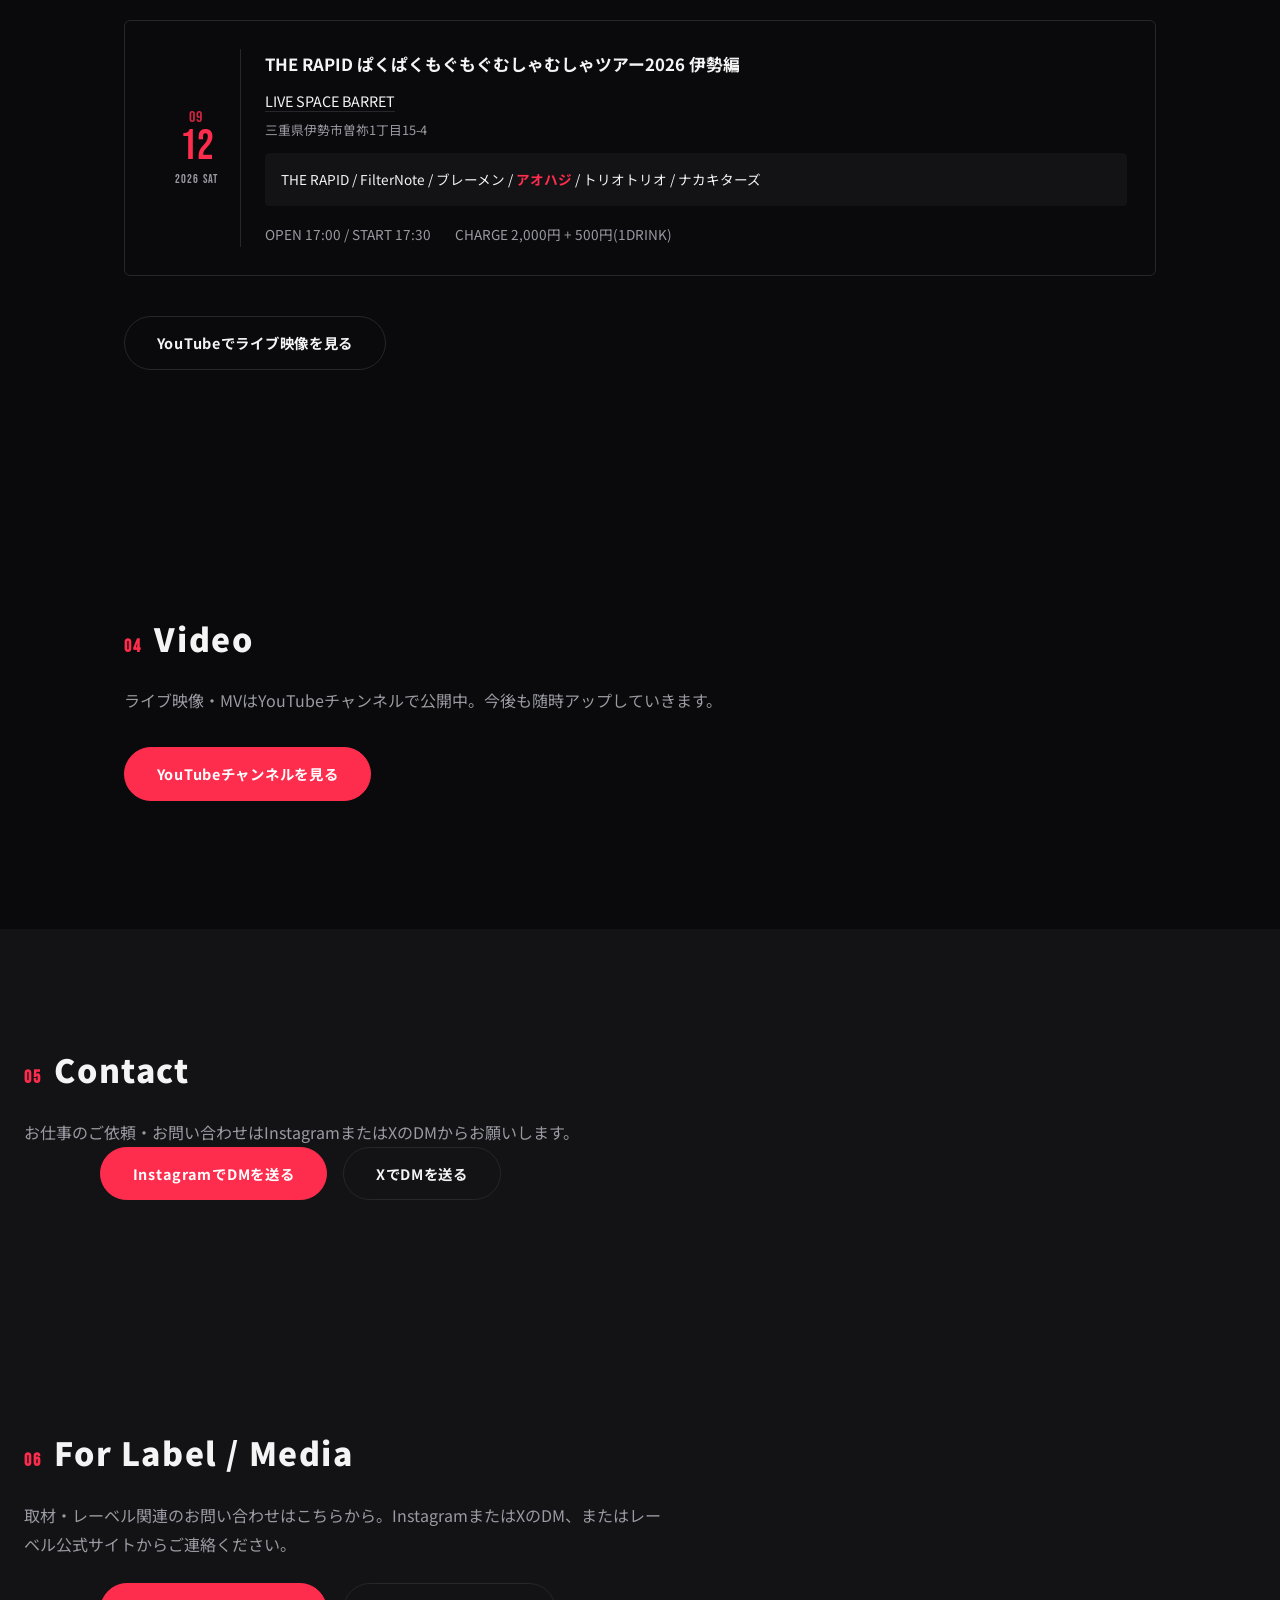
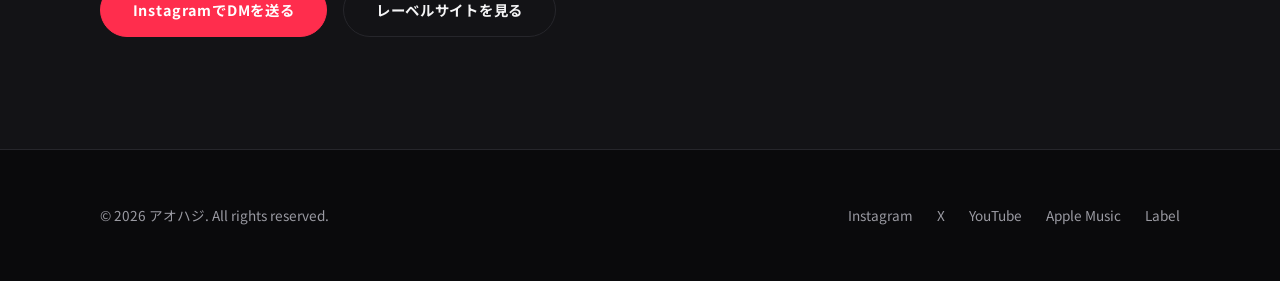
==== commit 0c98a8be: "PROFILEをエンドロール中心の大型レイアウトに刷新、ナビ強化と右スライドパネルUIを追加 Co-Authored-By: Claude Sonnet 5 <noreply@anthropic.co" ====
--- a/index.html
+++ b/index.html
@@ -17,13 +17,20 @@
 <meta name="twitter:site" content="@aohazi69">
 <link rel="preconnect" href="https://fonts.googleapis.com">
 <link rel="preconnect" href="https://fonts.gstatic.com" crossorigin>
-<link href="https://fonts.googleapis.com/css2?family=Bebas+Neue&family=Noto+Sans+JP:wght@400;500;700;900&display=swap" rel="stylesheet">
+<link href="https://fonts.googleapis.com/css2?family=Bebas+Neue&family=Noto+Sans+JP:wght@400;500;700;900&family=Shippori+Mincho:wght@500;700;800&display=swap" rel="stylesheet">
 <link rel="stylesheet" href="css/style.css">
 </head>
 <body>
 
 <div id="intro" class="intro" aria-hidden="true">
   <span class="intro__glitch" data-text="アオハジ">アオハジ</span>
+</div>
+
+<!-- 右からスライドインするページパネル。中身はJSが各セクションを複製して差し込む -->
+<div id="sidePanelBackdrop" class="side-panel-backdrop"></div>
+<div id="sidePanel" class="side-panel" aria-hidden="true">
+  <button id="sidePanelClose" class="side-panel__close" aria-label="閉じる">&times;</button>
+  <div id="sidePanelBody" class="side-panel__body"></div>
 </div>
 
 <header class="header">
@@ -33,10 +40,13 @@
       <span></span><span></span><span></span>
     </button>
     <nav class="nav" id="nav">
-      <a href="#profile"><span class="nav-en">Profile</span><span class="nav-ja">プロフィール</span></a>
-      <a href="#discography"><span class="nav-en">Discography</span><span class="nav-ja">音源</span></a>
-      <a href="#live"><span class="nav-en">Live</span><span class="nav-ja">ライブ</span></a>
-      <a href="#contact"><span class="nav-en">Contact</span><span class="nav-ja">お問い合わせ</span></a>
+      <a href="#top" id="navHome"><span class="nav-en">Home</span><span class="nav-ja">ホーム</span></a>
+      <a href="#profile" data-panel><span class="nav-en">Profile</span><span class="nav-ja">プロフィール</span></a>
+      <a href="#discography" data-panel><span class="nav-en">Music</span><span class="nav-ja">音源</span></a>
+      <a href="#live" data-panel><span class="nav-en">Live</span><span class="nav-ja">ライブ</span></a>
+      <a href="#video" data-panel><span class="nav-en">Video</span><span class="nav-ja">映像</span></a>
+      <a href="#contact" data-panel><span class="nav-en">Contact</span><span class="nav-ja">お問い合わせ</span></a>
+      <a href="#label" data-panel><span class="nav-en">For Label / Media</span><span class="nav-ja">関係者の方へ</span></a>
     </nav>
   </div>
 </header>
@@ -57,13 +67,8 @@
   <!-- Profile -->
   <section id="profile" class="section">
     <h2 class="section__title reveal"><span class="section__num">01</span>Profile</h2>
-    <p class="section__lead reveal">
-      2017年結成。三重県・愛知県を拠点に活動する3ピースバンド。<br>
-      2025年より新体制で始動。ダイレクトに言葉を届けることを信条に、
-      パンクサウンドとキャッチーなメロディーを鳴らし続けている。
-    </p>
     <!--
-      エンドロール風プロフィール演出。
+      エンドロール風プロフィール演出(プロフィールセクションのメインコンテンツ)。
       .credits__content を2つ複製して並べ、translateY(0 → -50%) の
       ループで継ぎ目のない無限スクロールにしている(JS不要)。
       内容を編集する場合は2つのブロックを必ず同じ内容にすること。
@@ -111,9 +116,9 @@
     </p>
   </section>
 
-  <!-- Discography -->
+  <!-- Music (Discography) -->
   <section id="discography" class="section section--alt">
-    <h2 class="section__title reveal"><span class="section__num">02</span>Discography</h2>
+    <h2 class="section__title reveal"><span class="section__num">02</span>Music</h2>
     <div class="discography">
       <article class="album reveal">
         <a href="https://music.apple.com/jp/artist/%E3%82%A2%E3%82%AA%E3%83%8F%E3%82%B8/1511082712" target="_blank" rel="noopener" class="album__jacket">
@@ -166,13 +171,32 @@
     </p>
   </section>
 
+  <!-- Video -->
+  <section id="video" class="section">
+    <h2 class="section__title reveal"><span class="section__num">04</span>Video</h2>
+    <p class="section__lead reveal">ライブ映像・MVはYouTubeチャンネルで公開中。今後も随時アップしていきます。</p>
+    <p class="reveal" style="margin-top:2rem;">
+      <a href="https://youtube.com/channel/UCKrWonMPDVpsNL0992XMXnA" class="btn btn--primary" target="_blank" rel="noopener">YouTubeチャンネルを見る</a>
+    </p>
+  </section>
+
   <!-- Contact -->
   <section id="contact" class="section section--alt">
-    <h2 class="section__title reveal"><span class="section__num">04</span>Contact</h2>
+    <h2 class="section__title reveal"><span class="section__num">05</span>Contact</h2>
     <p class="section__lead reveal">お仕事のご依頼・お問い合わせはInstagramまたはXのDMからお願いします。</p>
     <div class="reveal" style="display:flex; gap:1rem; flex-wrap:wrap;">
       <a href="https://www.instagram.com/aohazi69" class="btn btn--primary" target="_blank" rel="noopener">InstagramでDMを送る</a>
       <a href="https://x.com/aohazi69" class="btn" target="_blank" rel="noopener">XでDMを送る</a>
+    </div>
+  </section>
+
+  <!-- For Label / Media -->
+  <section id="label" class="section section--alt">
+    <h2 class="section__title reveal"><span class="section__num">06</span>For Label / Media</h2>
+    <p class="section__lead reveal">取材・レーベル関連のお問い合わせはこちらから。InstagramまたはXのDM、またはレーベル公式サイトからご連絡ください。</p>
+    <div class="reveal" style="display:flex; gap:1rem; flex-wrap:wrap; margin-top:1.5rem;">
+      <a href="https://www.instagram.com/aohazi69" class="btn btn--primary" target="_blank" rel="noopener">InstagramでDMを送る</a>
+      <a href="https://rollpinemusic.crayonsite.com" class="btn" target="_blank" rel="noopener">レーベルサイトを見る</a>
     </div>
   </section>
 
--- a/css/style.css
+++ b/css/style.css
@@ -233,7 +233,7 @@
 
 .nav {
   display: flex;
-  gap: 2.2rem;
+  gap: 1.6rem;
 }
 
 .nav a {
@@ -241,11 +241,13 @@
   display: flex;
   flex-direction: column;
   align-items: center;
-  font-size: 0.85rem;
-  letter-spacing: 0.08em;
-  color: var(--color-text-dim);
+  font-size: 0.8rem;
+  font-weight: 700;
+  letter-spacing: 0.06em;
+  color: var(--color-text);
   transition: color 0.2s;
   padding-bottom: 0.3em;
+  white-space: nowrap;
 }
 
 .nav-en {
@@ -253,11 +255,16 @@
 }
 
 .nav-ja {
-  margin-top: 0.2em;
+  margin-top: 0.25em;
   font-size: 0.6rem;
+  font-weight: 500;
   letter-spacing: 0.04em;
   color: var(--color-text-dim);
-  opacity: 0.75;
+}
+
+.nav a:hover .nav-ja,
+.nav a.is-active .nav-ja {
+  color: var(--color-accent);
 }
 
 .nav a::after {
@@ -271,8 +278,10 @@
   transition: right 0.25s ease;
 }
 
-.nav a:hover {
-  color: var(--color-text);
+.nav a:hover,
+.nav a:focus-visible,
+.nav a.is-active {
+  color: var(--color-accent);
 }
 
 .nav a:hover::after {
@@ -455,42 +464,45 @@
 /* ==========================================================
    Profile — end roll credits
    ========================================================== */
+/*
+  枠・カード感は意図的に排除している。背景色をページと完全に同じ
+  var(--color-bg) にすることで「黒い空間に文字だけが流れる」見え方にする。
+  比率は映像コンテンツを思わせる横長の 16:9 で、PC・スマホ共通にしている。
+*/
 .credits {
   position: relative;
-  margin-top: 3rem;
+  margin-top: 2.5rem;
+  width: 100%;
   aspect-ratio: 16 / 9;
-  max-height: 440px;
-  min-height: 260px;
-  border-radius: 10px;
+  max-height: 640px;
   overflow: hidden;
-  background: #000;
-  border: 1px solid var(--color-border);
-  box-shadow: 0 30px 60px -30px rgba(0, 0, 0, 0.85);
-}
-
-/* ロゴは常時固定表示・スクロールしない背景ウォーターマーク */
+  background: var(--color-bg);
+}
+
+/* ロゴは常時固定表示・スクロールしない背景ウォーターマーク。以前より明るく大きく */
 .credits__logo {
   position: absolute;
   inset: 0;
   background-image: url("../assets/img/logo-mark.jpg");
   background-position: center;
   background-repeat: no-repeat;
-  background-size: 58%;
-  opacity: 0.16;
+  background-size: 88%;
+  opacity: 0.4;
+  filter: brightness(1.15) saturate(1.05);
 }
 
 .credits__scrim {
   position: absolute;
   inset: 0;
-  background: radial-gradient(ellipse at center, rgba(10, 10, 12, 0.35) 0%, rgba(10, 10, 12, 0.8) 100%);
+  background: rgba(10, 10, 12, 0.42);
 }
 
 .credits__viewport {
   position: absolute;
   inset: 0;
   overflow: hidden;
-  mask-image: linear-gradient(to bottom, transparent 0%, black 16%, black 84%, transparent 100%);
-  -webkit-mask-image: linear-gradient(to bottom, transparent 0%, black 16%, black 84%, transparent 100%);
+  mask-image: linear-gradient(to bottom, transparent 0%, black 18%, black 82%, transparent 100%);
+  -webkit-mask-image: linear-gradient(to bottom, transparent 0%, black 18%, black 82%, transparent 100%);
 }
 
 /*
@@ -502,26 +514,29 @@
   top: 0;
   left: 0;
   right: 0;
-  animation: creditsScroll 60s linear infinite;
+  animation: creditsScroll 70s linear infinite;
   will-change: transform;
 }
 
 .credits__content {
-  padding: 2.5rem 1.75rem;
+  padding: 2rem 2.5rem;
   text-align: center;
 }
 
 .credits__content p {
-  margin: 0 0 1.5em;
-  font-size: 0.95rem;
-  line-height: 1.9;
-  color: rgba(244, 244, 245, 0.95);
-  text-shadow: 0 2px 10px rgba(0, 0, 0, 0.9);
+  margin: 0 0 1.4em;
+  font-family: "Shippori Mincho", var(--font-base);
+  font-weight: 600;
+  font-size: 1.05rem;
+  letter-spacing: 0.05em;
+  line-height: 2;
+  color: rgba(244, 244, 245, 0.96);
+  text-shadow: 0 2px 16px rgba(0, 0, 0, 0.95), 0 0 3px rgba(0, 0, 0, 0.9);
 }
 
 .credits__content .credits__emphasis {
-  font-weight: 700;
-  letter-spacing: 0.03em;
+  font-weight: 800;
+  letter-spacing: 0.06em;
   color: #fff;
 }
 
@@ -538,25 +553,30 @@
 
 @media (max-width: 600px) {
   .credits {
-    aspect-ratio: 3 / 4;
-    max-height: 380px;
+    max-height: 220px;
   }
 
   .credits__logo {
-    background-size: 78%;
+    background-size: 130%;
   }
 
   .credits__content {
-    padding: 1.75rem 1.25rem;
+    padding: 1.25rem 1.25rem;
   }
 
   .credits__content p {
-    font-size: 0.85rem;
-    line-height: 1.8;
+    font-size: 0.8rem;
+    line-height: 1.75;
+    margin-bottom: 1.1em;
+  }
+
+  .credits__viewport {
+    mask-image: linear-gradient(to bottom, transparent 0%, black 22%, black 78%, transparent 100%);
+    -webkit-mask-image: linear-gradient(to bottom, transparent 0%, black 22%, black 78%, transparent 100%);
   }
 
   .credits__track {
-    animation-duration: 42s;
+    animation-duration: 50s;
   }
 }
 
@@ -769,6 +789,86 @@
 
 .footer__sns a:hover {
   color: var(--color-accent);
+}
+
+/* ==========================================================
+   Side panel(右からスライドインするページ表示)
+   ========================================================== */
+body.panel-open {
+  overflow: hidden;
+}
+
+.side-panel-backdrop {
+  position: fixed;
+  inset: 0;
+  z-index: 300;
+  background: rgba(5, 5, 6, 0.65);
+  opacity: 0;
+  pointer-events: none;
+  transition: opacity 0.4s ease;
+}
+
+.side-panel-backdrop.is-open {
+  opacity: 1;
+  pointer-events: auto;
+}
+
+.side-panel {
+  position: fixed;
+  top: 0;
+  right: 0;
+  z-index: 301;
+  width: min(620px, 90vw);
+  height: 100%;
+  background: var(--color-bg-alt);
+  border-left: 1px solid var(--color-border);
+  box-shadow: -30px 0 60px -20px rgba(0, 0, 0, 0.6);
+  transform: translateX(100%);
+  transition: transform 0.55s cubic-bezier(0.22, 0.9, 0.3, 1);
+  overflow-y: auto;
+  padding: 5.5rem 1.5rem 3rem;
+}
+
+.side-panel.is-open {
+  transform: translateX(0);
+}
+
+.side-panel__close {
+  position: absolute;
+  top: 1.25rem;
+  right: 1.25rem;
+  width: 42px;
+  height: 42px;
+  border-radius: 50%;
+  border: 1px solid var(--color-border);
+  background: transparent;
+  color: var(--color-text);
+  font-size: 1.5rem;
+  line-height: 1;
+  cursor: pointer;
+  transition: border-color 0.2s, color 0.2s, transform 0.3s;
+}
+
+.side-panel__close:hover {
+  border-color: var(--color-accent);
+  color: var(--color-accent);
+  transform: rotate(90deg);
+}
+
+.side-panel__body .section {
+  padding: 0;
+  max-width: none;
+}
+
+.side-panel__body .section--alt {
+  background: transparent;
+}
+
+@media (max-width: 600px) {
+  .side-panel {
+    width: 92vw;
+    padding: 5rem 1.1rem 2.5rem;
+  }
 }
 
 /* ==========================================================
@@ -860,6 +960,8 @@
     padding: 1rem 1.5rem;
     gap: 1rem;
     display: none;
+    max-height: calc(100vh - 64px);
+    overflow-y: auto;
   }
 
   .nav.is-open {
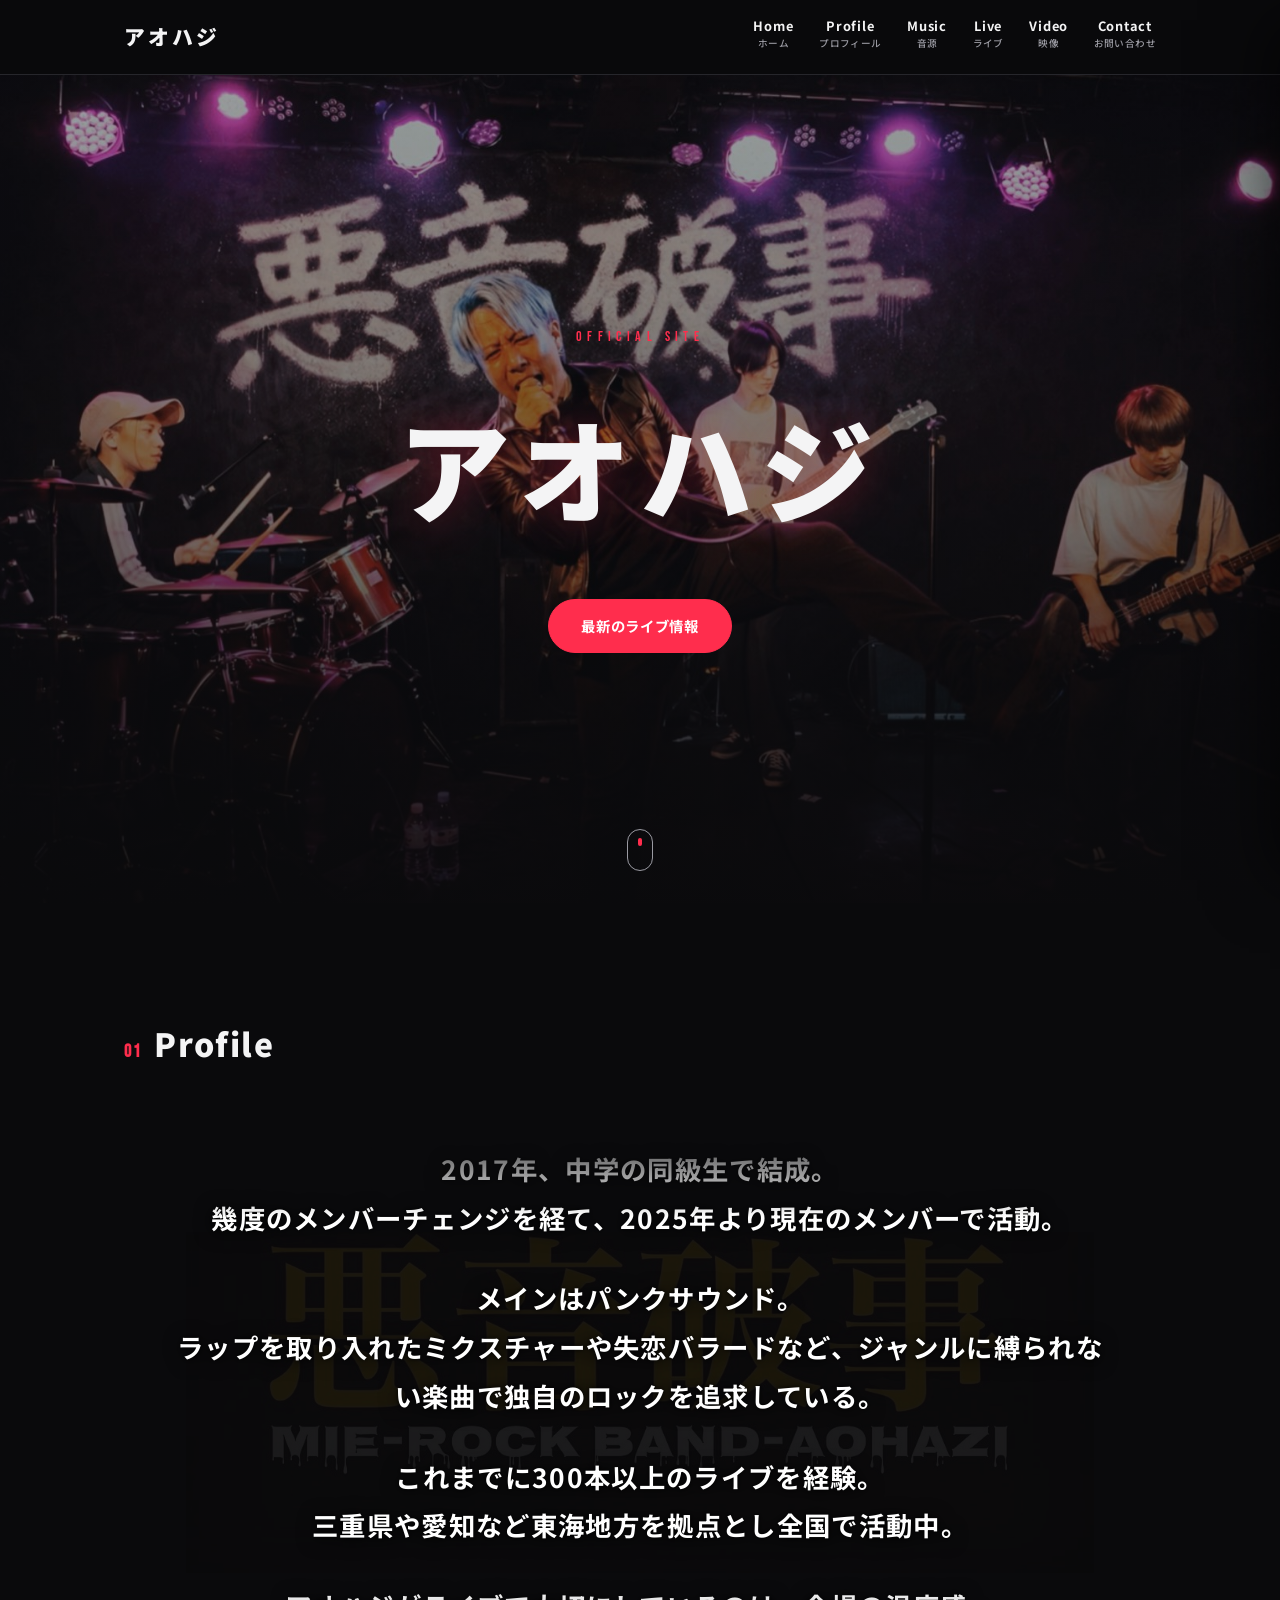
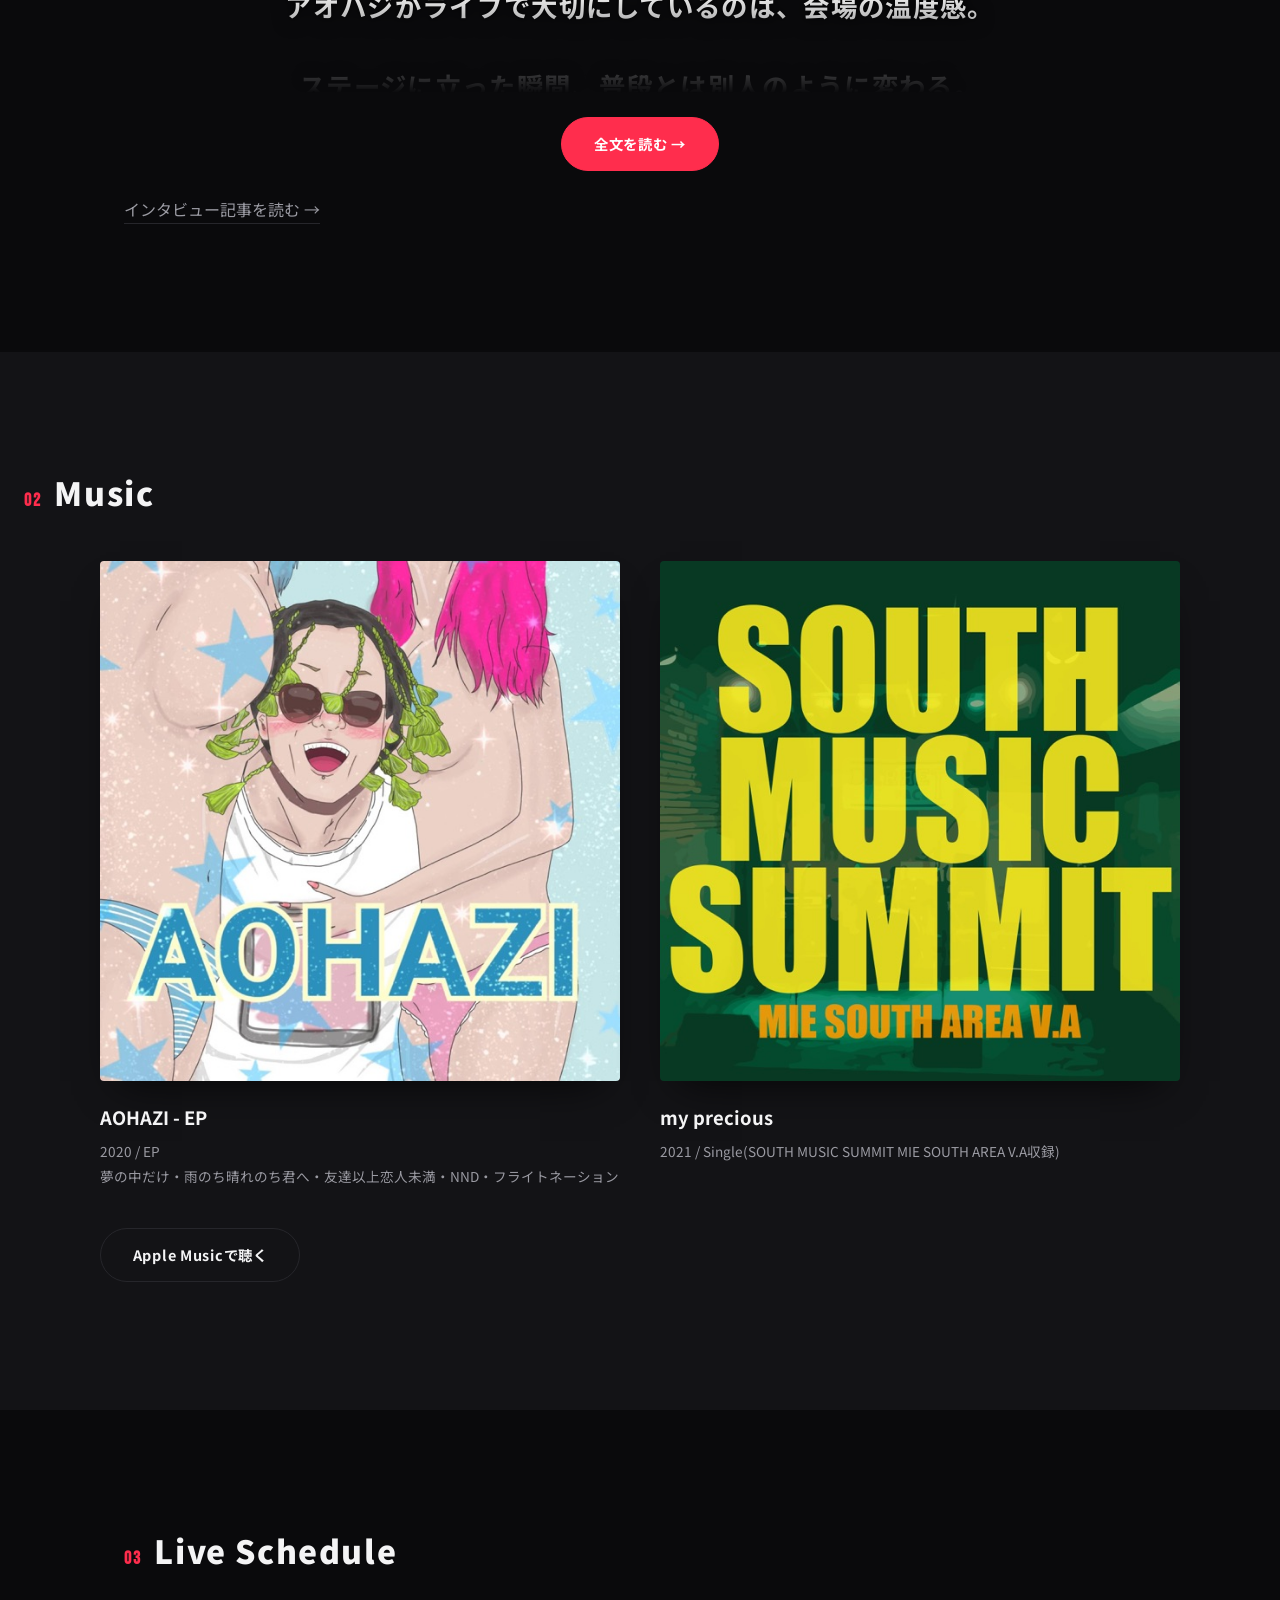
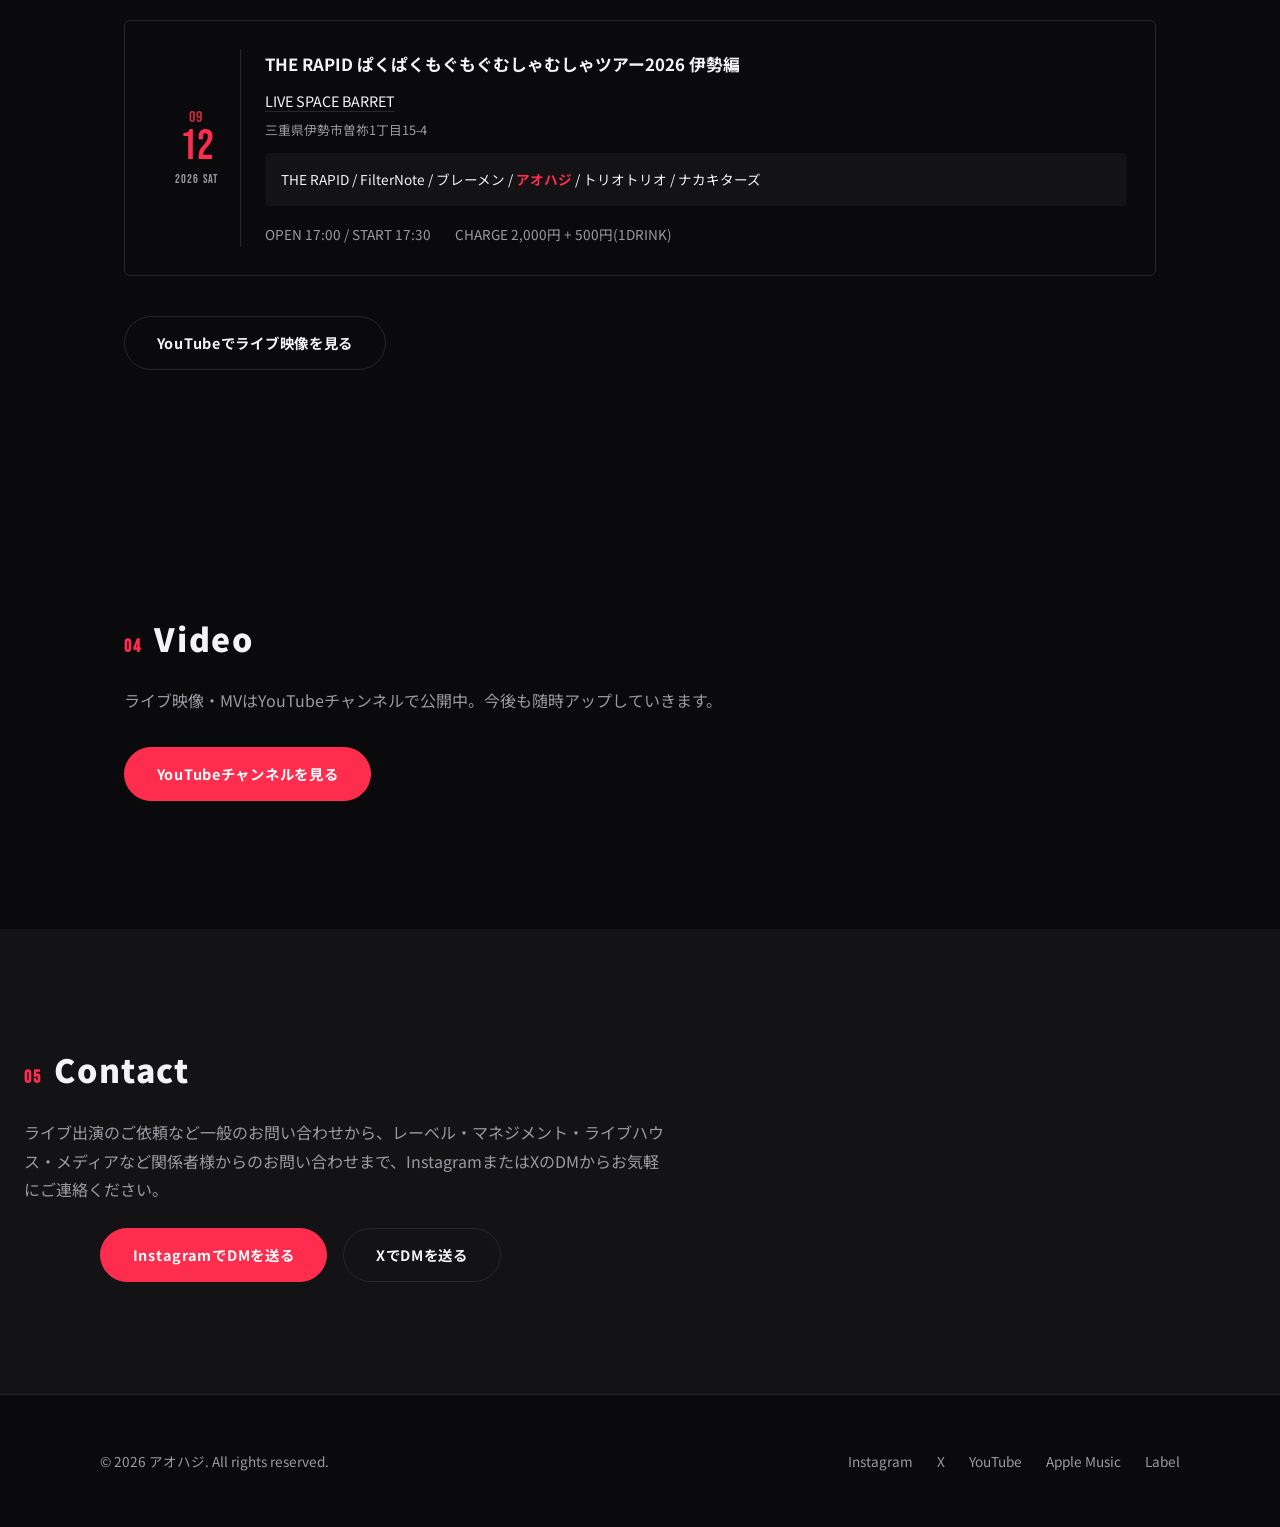
==== commit c8af34f7: "エンドロールの遅延再生・視認性調整・大型文字化、Contact統合、オープニング演出を刷新 Co-Authored-By: Claude Sonnet 5 <noreply@anthropic.com" ====
--- a/index.html
+++ b/index.html
@@ -23,7 +23,7 @@
 <body>
 
 <div id="intro" class="intro" aria-hidden="true">
-  <span class="intro__glitch" data-text="アオハジ">アオハジ</span>
+  <span class="intro__title" data-text="アオハジ">アオハジ</span>
 </div>
 
 <!-- 右からスライドインするページパネル。中身はJSが各セクションを複製して差し込む -->
@@ -46,7 +46,6 @@
       <a href="#live" data-panel><span class="nav-en">Live</span><span class="nav-ja">ライブ</span></a>
       <a href="#video" data-panel><span class="nav-en">Video</span><span class="nav-ja">映像</span></a>
       <a href="#contact" data-panel><span class="nav-en">Contact</span><span class="nav-ja">お問い合わせ</span></a>
-      <a href="#label" data-panel><span class="nav-en">For Label / Media</span><span class="nav-ja">関係者の方へ</span></a>
     </nav>
   </div>
 </header>
@@ -183,20 +182,12 @@
   <!-- Contact -->
   <section id="contact" class="section section--alt">
     <h2 class="section__title reveal"><span class="section__num">05</span>Contact</h2>
-    <p class="section__lead reveal">お仕事のご依頼・お問い合わせはInstagramまたはXのDMからお願いします。</p>
-    <div class="reveal" style="display:flex; gap:1rem; flex-wrap:wrap;">
+    <p class="section__lead reveal">
+      ライブ出演のご依頼など一般のお問い合わせから、レーベル・マネジメント・ライブハウス・メディアなど関係者様からのお問い合わせまで、InstagramまたはXのDMからお気軽にご連絡ください。
+    </p>
+    <div class="reveal" style="display:flex; gap:1rem; flex-wrap:wrap; margin-top:1.5rem;">
       <a href="https://www.instagram.com/aohazi69" class="btn btn--primary" target="_blank" rel="noopener">InstagramでDMを送る</a>
       <a href="https://x.com/aohazi69" class="btn" target="_blank" rel="noopener">XでDMを送る</a>
-    </div>
-  </section>
-
-  <!-- For Label / Media -->
-  <section id="label" class="section section--alt">
-    <h2 class="section__title reveal"><span class="section__num">06</span>For Label / Media</h2>
-    <p class="section__lead reveal">取材・レーベル関連のお問い合わせはこちらから。InstagramまたはXのDM、またはレーベル公式サイトからご連絡ください。</p>
-    <div class="reveal" style="display:flex; gap:1rem; flex-wrap:wrap; margin-top:1.5rem;">
-      <a href="https://www.instagram.com/aohazi69" class="btn btn--primary" target="_blank" rel="noopener">InstagramでDMを送る</a>
-      <a href="https://rollpinemusic.crayonsite.com" class="btn" target="_blank" rel="noopener">レーベルサイトを見る</a>
     </div>
   </section>
 
--- a/css/style.css
+++ b/css/style.css
@@ -117,6 +117,7 @@
   display: flex;
   align-items: center;
   justify-content: center;
+  overflow: hidden;
   background: var(--color-bg);
   animation: introFadeOut 0.4s ease forwards;
   animation-delay: 1.3s;
@@ -126,67 +127,84 @@
   overflow: hidden;
 }
 
-.intro__glitch {
+/* 背景にほのかな赤いグロー(照明が当たる瞬間のような重厚感を出す) */
+.intro::before {
+  content: "";
+  position: absolute;
+  inset: 0;
+  background: radial-gradient(circle at center, rgba(255, 45, 77, 0.22) 0%, rgba(10, 10, 12, 0) 62%);
+  opacity: 0;
+  animation: introGlow 1s ease 0.1s forwards;
+}
+
+/*
+  グリッチではなく「ピントが合う」ような演出。
+  ブラー+拡大からシャープな等倍へ収束させ、映画のタイトルロゴが
+  浮かび上がる瞬間を意識した、重厚感のある入り方にしている。
+*/
+.intro__title {
   position: relative;
   display: inline-block;
   font-size: clamp(2.75rem, 16vw, 6rem);
   font-weight: 900;
-  letter-spacing: 0.12em;
   color: var(--color-text);
+  text-shadow: 0 0 50px rgba(255, 45, 77, 0.45);
   opacity: 0;
-  animation:
-    introTextIn 0.35s ease 0.05s forwards,
-    introGlitchShake 0.4s steps(1, end) 0.4s 1;
-}
-
-.intro__glitch::before,
-.intro__glitch::after {
-  content: attr(data-text);
-  position: absolute;
-  left: 0;
-  top: 0;
-  width: 100%;
-  opacity: 0;
-}
-
-.intro__glitch::before {
-  color: #2de2ff;
-  animation: introGlitchBefore 0.4s steps(1, end) 0.4s 1;
-}
-
-.intro__glitch::after {
-  color: var(--color-accent);
-  animation: introGlitchAfter 0.4s steps(1, end) 0.4s 1;
-}
-
-@keyframes introTextIn {
-  from { opacity: 0; transform: translateY(10px); }
-  to { opacity: 1; transform: translateY(0); }
-}
-
-@keyframes introGlitchShake {
-  0%, 100% { transform: translate(0, 0); }
-  20% { transform: translate(-1px, 1px); }
-  40% { transform: translate(1px, -1px); }
-  60% { transform: translate(-1px, 0); }
-}
-
-@keyframes introGlitchBefore {
-  0%, 100% { opacity: 0; clip-path: inset(0 0 0 0); transform: translate(0, 0); }
-  20% { opacity: 0.7; clip-path: inset(10% 0 60% 0); transform: translate(-3px, 1px); }
-  40% { opacity: 0.5; clip-path: inset(50% 0 10% 0); transform: translate(2px, -1px); }
-  60% { opacity: 0; }
-}
-
-@keyframes introGlitchAfter {
-  0%, 100% { opacity: 0; clip-path: inset(0 0 0 0); transform: translate(0, 0); }
-  25% { opacity: 0.7; clip-path: inset(60% 0 10% 0); transform: translate(3px, -1px); }
-  45% { opacity: 0.5; clip-path: inset(15% 0 55% 0); transform: translate(-2px, 1px); }
-  65% { opacity: 0; }
+  filter: blur(14px);
+  transform: scale(1.18);
+  animation: introFocus 0.75s cubic-bezier(0.19, 0.86, 0.28, 1) 0.1s forwards;
+}
+
+.intro__title::after {
+  content: "";
+  position: absolute;
+  left: 50%;
+  bottom: -0.55em;
+  width: 0;
+  height: 2px;
+  background: var(--color-accent);
+  transform: translateX(-50%);
+  animation: introLineDraw 0.5s ease 0.6s forwards;
+}
+
+@keyframes introFocus {
+  0% {
+    opacity: 0;
+    filter: blur(14px);
+    transform: scale(1.18);
+    letter-spacing: 0.3em;
+  }
+  65% {
+    opacity: 1;
+    filter: blur(0);
+    transform: scale(1);
+    letter-spacing: 0.1em;
+  }
+  100% {
+    opacity: 1;
+    filter: blur(0);
+    transform: scale(1);
+    letter-spacing: 0.1em;
+  }
+}
+
+@keyframes introLineDraw {
+  to { width: 42%; }
+}
+
+@keyframes introGlow {
+  0% { opacity: 0; }
+  55% { opacity: 1; }
+  100% { opacity: 0.35; }
 }
 
 @keyframes introFadeOut {
-  to { opacity: 0; visibility: hidden; pointer-events: none; }
+  to {
+    opacity: 0;
+    visibility: hidden;
+    pointer-events: none;
+    transform: scale(1.02);
+  }
 }
 
 @media (prefers-reduced-motion: reduce) {
@@ -197,9 +215,9 @@
     pointer-events: none;
   }
 
-  .intro__glitch,
-  .intro__glitch::before,
-  .intro__glitch::after {
+  .intro::before,
+  .intro__title,
+  .intro__title::after {
     animation: none;
   }
 }
@@ -479,7 +497,7 @@
   background: var(--color-bg);
 }
 
-/* ロゴは常時固定表示・スクロールしない背景ウォーターマーク。以前より明るく大きく */
+/* ロゴは常時固定表示・スクロールしない背景ウォーターマーク。存在感は残しつつ暗めに */
 .credits__logo {
   position: absolute;
   inset: 0;
@@ -487,14 +505,15 @@
   background-position: center;
   background-repeat: no-repeat;
   background-size: 88%;
-  opacity: 0.4;
-  filter: brightness(1.15) saturate(1.05);
-}
-
+  opacity: 0.22;
+  filter: brightness(0.85) saturate(1.05);
+}
+
+/* 文章の可読性を最優先するための黒レイヤー。ロゴは透けて見える程度に留める */
 .credits__scrim {
   position: absolute;
   inset: 0;
-  background: rgba(10, 10, 12, 0.42);
+  background: rgba(10, 10, 12, 0.62);
 }
 
 .credits__viewport {
@@ -508,6 +527,8 @@
 /*
   .credits__content を2つ複製して縦に並べ、自身の高さ基準で
   0% → -50% だけ動かすことで、継ぎ目のない無限ループになる。
+  再生は既定で一時停止しておき、.credits.is-playing が付いた時だけ動く
+  (main.js の IntersectionObserver が PROFILE の表示を検知して付与する)。
 */
 .credits__track {
   position: absolute;
@@ -515,7 +536,12 @@
   left: 0;
   right: 0;
   animation: creditsScroll 70s linear infinite;
+  animation-play-state: paused;
   will-change: transform;
+}
+
+.credits.is-playing .credits__track {
+  animation-play-state: running;
 }
 
 .credits__content {
@@ -524,14 +550,14 @@
 }
 
 .credits__content p {
-  margin: 0 0 1.4em;
+  margin: 0 0 1.2em;
   font-family: "Shippori Mincho", var(--font-base);
-  font-weight: 600;
-  font-size: 1.05rem;
+  font-weight: 700;
+  font-size: clamp(1.15rem, 2.4vw, 1.65rem);
   letter-spacing: 0.05em;
-  line-height: 2;
-  color: rgba(244, 244, 245, 0.96);
-  text-shadow: 0 2px 16px rgba(0, 0, 0, 0.95), 0 0 3px rgba(0, 0, 0, 0.9);
+  line-height: 1.85;
+  color: #fff;
+  text-shadow: 0 2px 18px rgba(0, 0, 0, 1), 0 0 4px rgba(0, 0, 0, 0.95);
 }
 
 .credits__content .credits__emphasis {
@@ -546,18 +572,19 @@
 }
 
 @media (prefers-reduced-motion: reduce) {
-  .credits__track {
+  .credits__track,
+  .credits.is-playing .credits__track {
     animation-play-state: paused;
   }
 }
 
 @media (max-width: 600px) {
   .credits {
-    max-height: 220px;
+    max-height: 260px;
   }
 
   .credits__logo {
-    background-size: 130%;
+    background-size: 150%;
   }
 
   .credits__content {
@@ -565,9 +592,9 @@
   }
 
   .credits__content p {
-    font-size: 0.8rem;
+    font-size: clamp(0.95rem, 4.8vw, 1.15rem);
     line-height: 1.75;
-    margin-bottom: 1.1em;
+    margin-bottom: 1em;
   }
 
   .credits__viewport {
@@ -576,7 +603,7 @@
   }
 
   .credits__track {
-    animation-duration: 50s;
+    animation-duration: 55s;
   }
 }
 
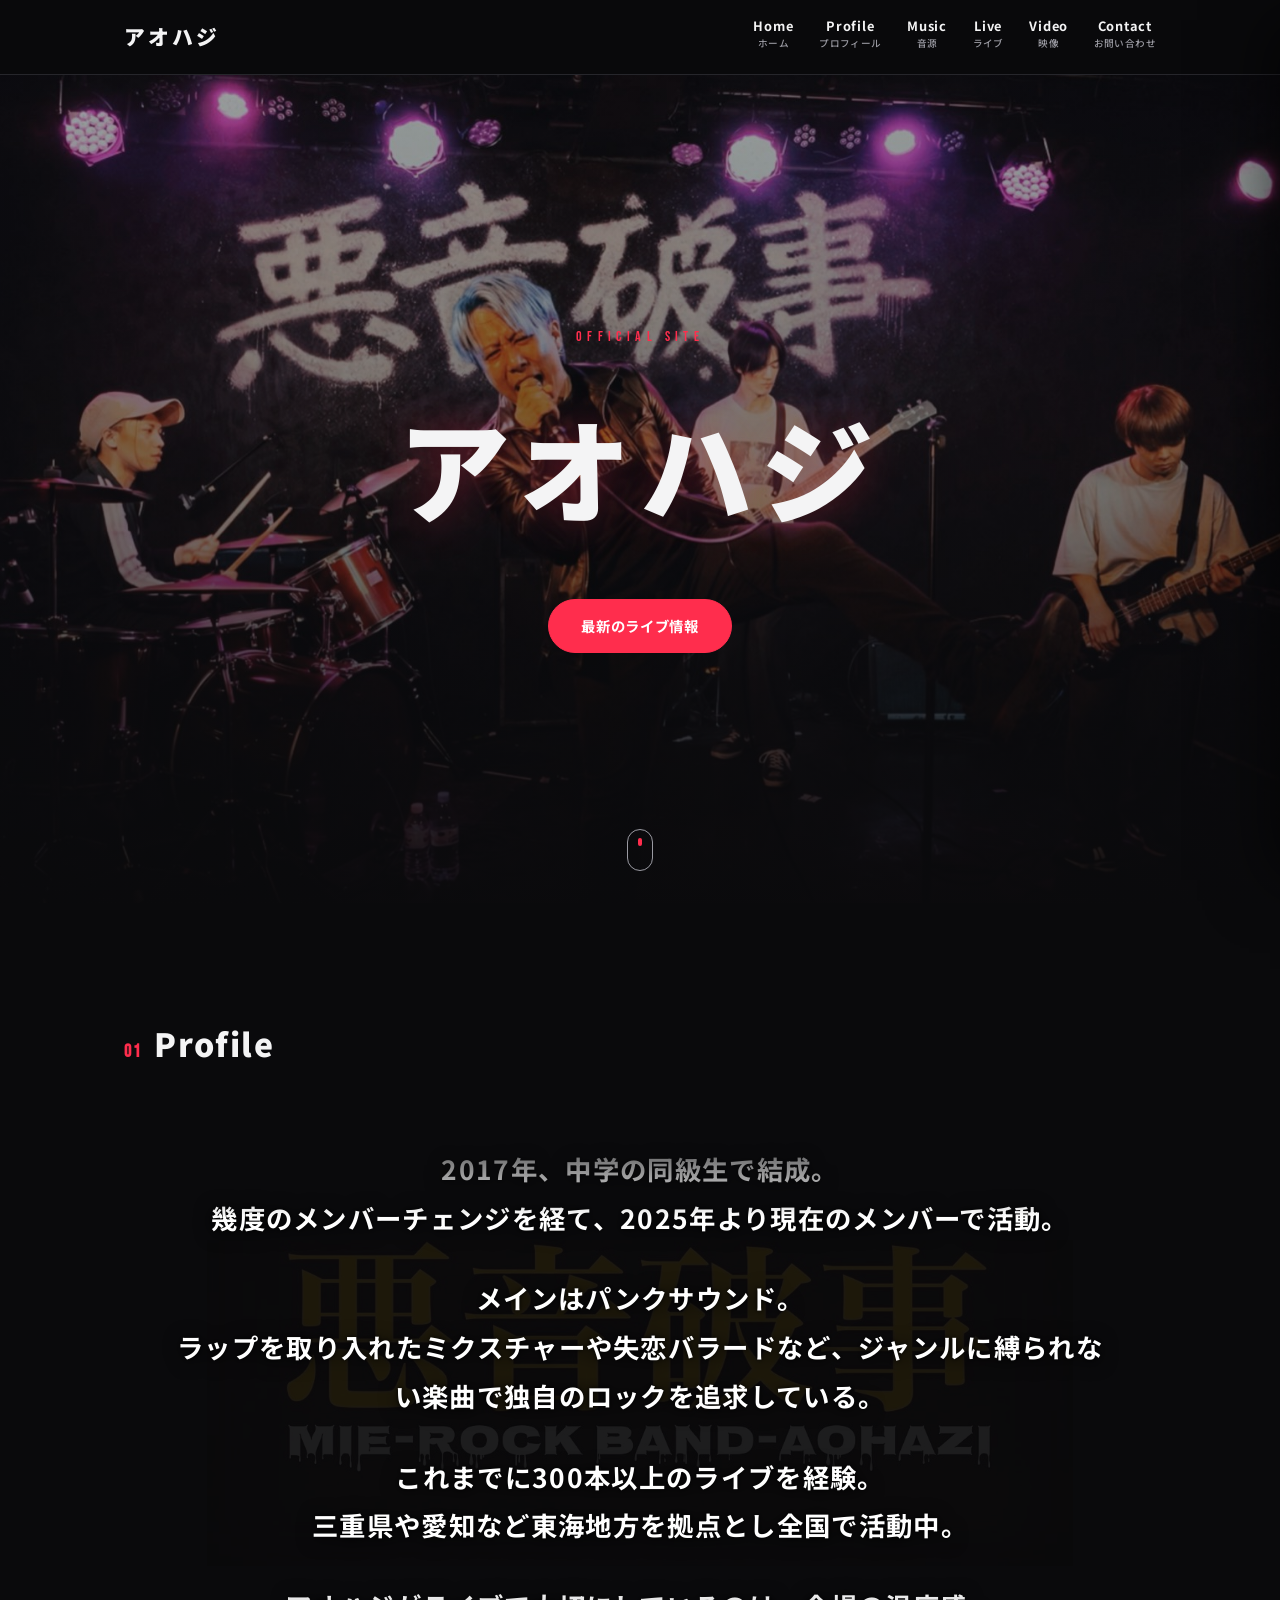
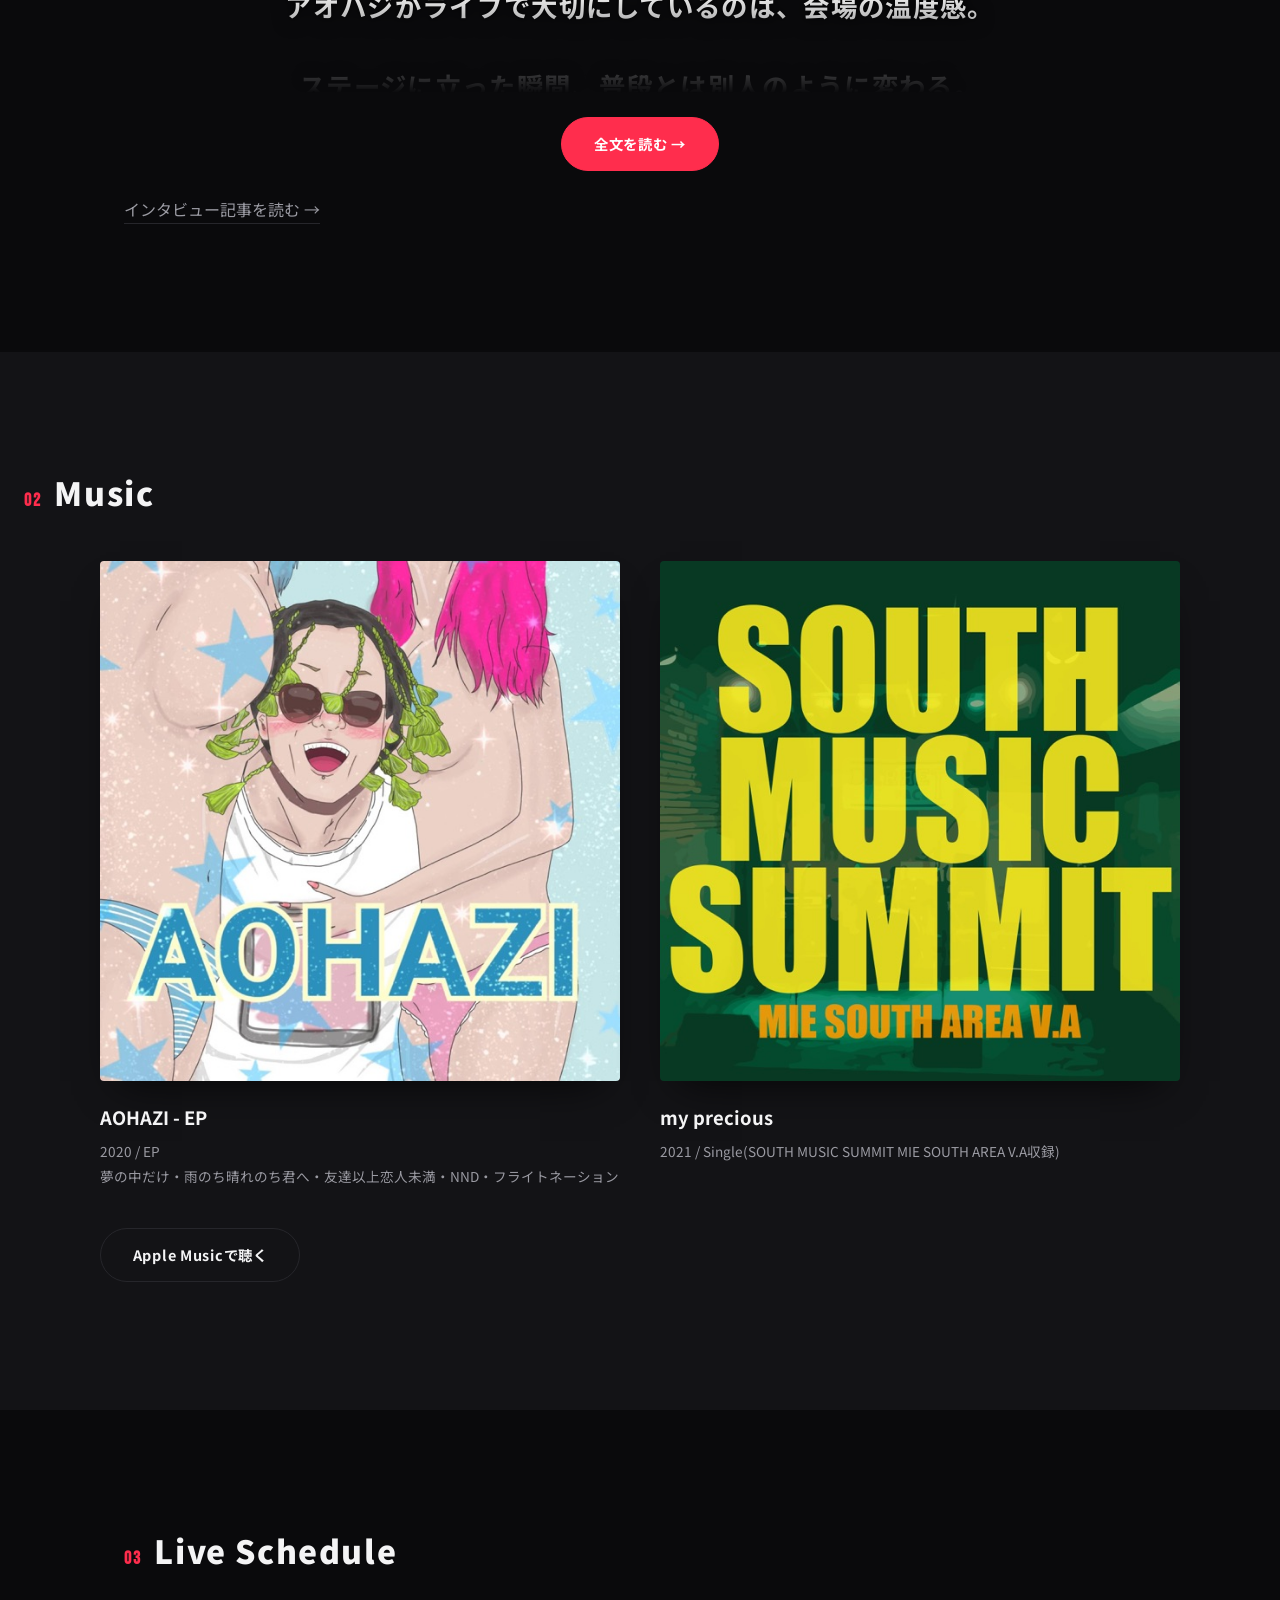
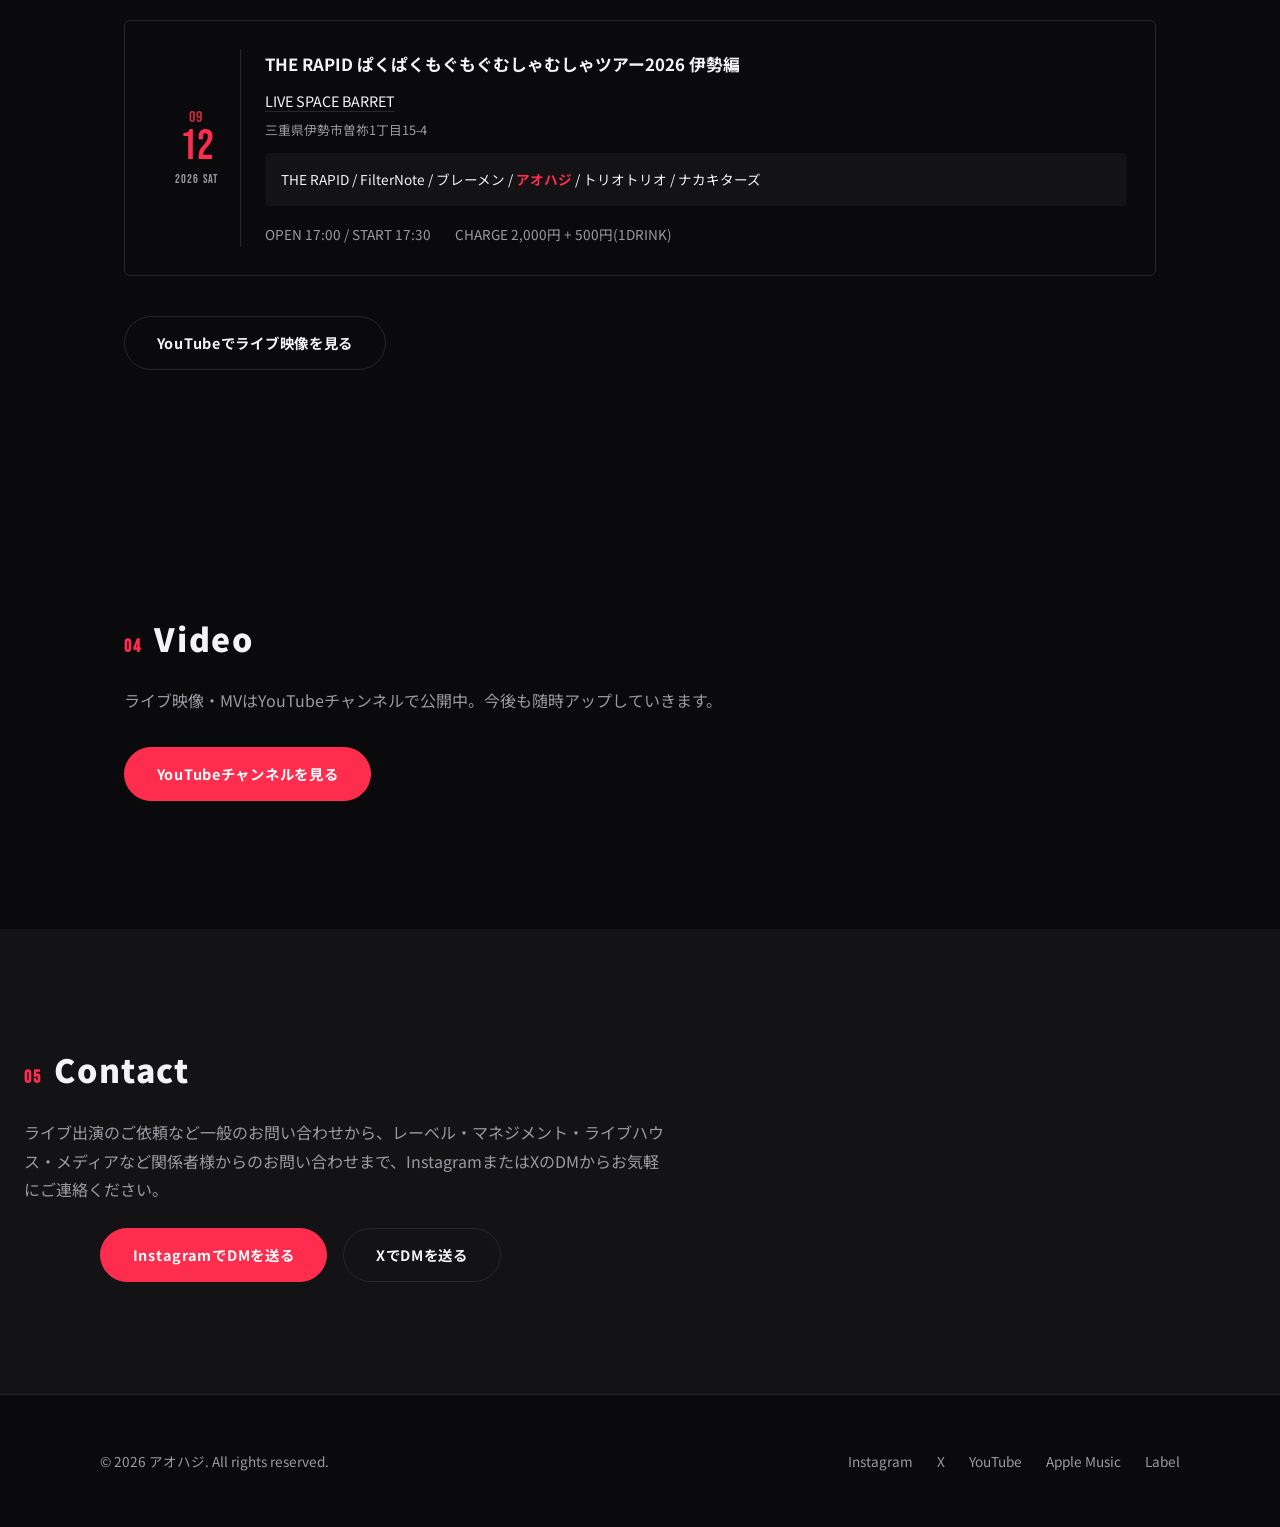
==== commit 62e34aa6: "エンドロールの開始位置・ループ余白・ロゴ視認性を修正、オープニングをユーモラスな演出に刷新 Co-Authored-By: Claude Sonnet 5 <noreply@anthropic.com" ====
--- a/index.html
+++ b/index.html
@@ -23,6 +23,7 @@
 <body>
 
 <div id="intro" class="intro" aria-hidden="true">
+  <div class="intro__portrait"></div>
   <span class="intro__title" data-text="アオハジ">アオハジ</span>
 </div>
 
@@ -68,9 +69,8 @@
     <h2 class="section__title reveal"><span class="section__num">01</span>Profile</h2>
     <!--
       エンドロール風プロフィール演出(プロフィールセクションのメインコンテンツ)。
-      .credits__content を2つ複製して並べ、translateY(0 → -50%) の
-      ループで継ぎ目のない無限スクロールにしている(JS不要)。
-      内容を編集する場合は2つのブロックを必ず同じ内容にすること。
+      縦位置は main.js が Web Animations API で計算・制御している
+      (下から登場 → 上へ完全に抜ける → 数秒の間を置いて再登場)。
     -->
     <div class="credits reveal" aria-hidden="true">
       <div class="credits__logo"></div>
@@ -78,19 +78,6 @@
       <div class="credits__viewport">
         <div class="credits__track">
           <div class="credits__content">
-            <p>2017年、中学の同級生で結成。<br>幾度のメンバーチェンジを経て、2025年より現在のメンバーで活動。</p>
-            <p>メインはパンクサウンド。<br>ラップを取り入れたミクスチャーや失恋バラードなど、ジャンルに縛られない楽曲で独自のロックを追求している。</p>
-            <p>これまでに300本以上のライブを経験。<br>三重県や愛知など東海地方を拠点とし全国で活動中。</p>
-            <p>アオハジがライブで大切にしているのは、会場の温度感。</p>
-            <p>ステージに立った瞬間、普段とは別人のように変わる。<br>その温度差も、アオハジの武器のひとつ。</p>
-            <p>聴く人に感じ方を押し付けるつもりはない。<br>何を感じるかは、聴いた人に委ねたい。</p>
-            <p>だから、まだアオハジを知らない人には</p>
-            <p class="credits__emphasis">とりあえず、聴いてほしい。</p>
-            <p>現在6曲を各種サブスクリプションサービスで配信中。<br>今後も楽曲を随時リリースしていく。</p>
-            <p>自分たちが信じるロックを、もっと広く。<br>もっと遠くへ。</p>
-            <p class="credits__emphasis">アオハジは、もっといろんな意味でデカくなる。</p>
-          </div>
-          <div class="credits__content" aria-hidden="true">
             <p>2017年、中学の同級生で結成。<br>幾度のメンバーチェンジを経て、2025年より現在のメンバーで活動。</p>
             <p>メインはパンクサウンド。<br>ラップを取り入れたミクスチャーや失恋バラードなど、ジャンルに縛られない楽曲で独自のロックを追求している。</p>
             <p>これまでに300本以上のライブを経験。<br>三重県や愛知など東海地方を拠点とし全国で活動中。</p>
--- a/css/style.css
+++ b/css/style.css
@@ -110,6 +110,12 @@
 /* ==========================================================
    Opening intro
    ========================================================== */
+/*
+  「ゆうとが登場 → 口元から『アオハジ』の文字が飛び出す」演出。
+  実写(既存のライブ写真からのトリミング)+タイポグラフィのバーストで、
+  少しユーモラスだが安っぽくならないよう、動きはシャープに短くまとめている。
+  合計は約2秒。PROFILEのエンドロールとは完全に独立したアニメーション。
+*/
 .intro {
   position: fixed;
   inset: 0;
@@ -119,40 +125,73 @@
   justify-content: center;
   overflow: hidden;
   background: var(--color-bg);
-  animation: introFadeOut 0.4s ease forwards;
-  animation-delay: 1.3s;
+  animation: introFadeOut 0.45s ease forwards;
+  animation-delay: 1.55s;
 }
 
 body.intro-active {
   overflow: hidden;
 }
 
-/* 背景にほのかな赤いグロー(照明が当たる瞬間のような重厚感を出す) */
+/* 文字が飛び出す瞬間に一度だけ光が弾けるフラッシュ(舞台照明が当たるイメージ) */
 .intro::before {
   content: "";
   position: absolute;
   inset: 0;
-  background: radial-gradient(circle at center, rgba(255, 45, 77, 0.22) 0%, rgba(10, 10, 12, 0) 62%);
+  background: radial-gradient(circle at 50% 58%, rgba(255, 45, 77, 0.4) 0%, rgba(10, 10, 12, 0) 55%);
   opacity: 0;
-  animation: introGlow 1s ease 0.1s forwards;
+  animation: introFlash 0.35s ease 0.5s forwards;
+}
+
+.intro__portrait {
+  position: absolute;
+  left: 50%;
+  top: 50%;
+  width: min(60vw, 380px);
+  aspect-ratio: 1 / 1;
+  border-radius: 14px;
+  background-image: url("../assets/img/intro-yuto.jpg");
+  background-size: cover;
+  background-position: center;
+  box-shadow: 0 30px 70px -18px rgba(0, 0, 0, 0.85);
+  opacity: 0;
+  transform: translate(-50%, -50%) scale(0.72) rotate(-3deg);
+  animation:
+    introPortraitIn 0.3s cubic-bezier(0.22, 0.9, 0.32, 1) 0.05s forwards,
+    introPortraitOut 0.3s ease 0.85s forwards;
+}
+
+@keyframes introPortraitIn {
+  to {
+    opacity: 1;
+    transform: translate(-50%, -50%) scale(1) rotate(0deg);
+  }
+}
+
+@keyframes introPortraitOut {
+  to {
+    opacity: 0;
+    transform: translate(-50%, -50%) scale(1.08) rotate(0deg);
+  }
 }
 
 /*
-  グリッチではなく「ピントが合う」ような演出。
-  ブラー+拡大からシャープな等倍へ収束させ、映画のタイトルロゴが
-  浮かび上がる瞬間を意識した、重厚感のある入り方にしている。
+  口元(写真の中心よりやや下)を起点に、文字が小さく飛び出して
+  一気に画面いっぱいへ広がる「バースト」で表示する。
 */
 .intro__title {
   position: relative;
+  z-index: 2;
   display: inline-block;
   font-size: clamp(2.75rem, 16vw, 6rem);
   font-weight: 900;
   color: var(--color-text);
-  text-shadow: 0 0 50px rgba(255, 45, 77, 0.45);
+  text-shadow: 0 0 50px rgba(255, 45, 77, 0.5);
   opacity: 0;
-  filter: blur(14px);
-  transform: scale(1.18);
-  animation: introFocus 0.75s cubic-bezier(0.19, 0.86, 0.28, 1) 0.1s forwards;
+  transform-origin: 50% 80%;
+  transform: scale(0.12) translateY(6%);
+  filter: blur(3px);
+  animation: introBurst 0.4s cubic-bezier(0.32, 1.5, 0.4, 1) 0.52s forwards;
 }
 
 .intro__title::after {
@@ -164,27 +203,24 @@
   height: 2px;
   background: var(--color-accent);
   transform: translateX(-50%);
-  animation: introLineDraw 0.5s ease 0.6s forwards;
-}
-
-@keyframes introFocus {
+  animation: introLineDraw 0.4s ease 0.95s forwards;
+}
+
+@keyframes introBurst {
   0% {
     opacity: 0;
-    filter: blur(14px);
-    transform: scale(1.18);
-    letter-spacing: 0.3em;
+    transform: scale(0.12) translateY(6%);
+    filter: blur(3px);
   }
   65% {
     opacity: 1;
+    transform: scale(1.08) translateY(0);
     filter: blur(0);
-    transform: scale(1);
-    letter-spacing: 0.1em;
   }
   100% {
     opacity: 1;
+    transform: scale(1) translateY(0);
     filter: blur(0);
-    transform: scale(1);
-    letter-spacing: 0.1em;
   }
 }
 
@@ -192,10 +228,10 @@
   to { width: 42%; }
 }
 
-@keyframes introGlow {
+@keyframes introFlash {
   0% { opacity: 0; }
-  55% { opacity: 1; }
-  100% { opacity: 0.35; }
+  45% { opacity: 1; }
+  100% { opacity: 0.2; }
 }
 
 @keyframes introFadeOut {
@@ -207,6 +243,12 @@
   }
 }
 
+@media (max-width: 480px) {
+  .intro__title {
+    transform-origin: 50% 74%;
+  }
+}
+
 @media (prefers-reduced-motion: reduce) {
   .intro {
     animation: none;
@@ -216,6 +258,7 @@
   }
 
   .intro::before,
+  .intro__portrait,
   .intro__title,
   .intro__title::after {
     animation: none;
@@ -497,15 +540,18 @@
   background: var(--color-bg);
 }
 
-/* ロゴは常時固定表示・スクロールしない背景ウォーターマーク。存在感は残しつつ暗めに */
+/*
+  ロゴは常時固定表示・スクロールしない背景ウォーターマーク。
+  contain + inset で必ず全体が収まるようにし、縦横比も崩さない。
+*/
 .credits__logo {
   position: absolute;
-  inset: 0;
+  inset: 8%;
   background-image: url("../assets/img/logo-mark.jpg");
   background-position: center;
   background-repeat: no-repeat;
-  background-size: 88%;
-  opacity: 0.22;
+  background-size: contain;
+  opacity: 0.25;
   filter: brightness(0.85) saturate(1.05);
 }
 
@@ -525,23 +571,17 @@
 }
 
 /*
-  .credits__content を2つ複製して縦に並べ、自身の高さ基準で
-  0% → -50% だけ動かすことで、継ぎ目のない無限ループになる。
-  再生は既定で一時停止しておき、.credits.is-playing が付いた時だけ動く
-  (main.js の IntersectionObserver が PROFILE の表示を検知して付与する)。
+  縦位置は main.js が Web Animations API で直接制御する
+  (下から登場 → 上へ完全に抜ける → 数秒の間 → 再登場、を
+  実際の高さから計算して継ぎ目のない自然なループにするため)。
+  ここでは初期状態(JS未実行時のフォールバック)だけ定義する。
 */
 .credits__track {
   position: absolute;
   top: 0;
   left: 0;
   right: 0;
-  animation: creditsScroll 70s linear infinite;
-  animation-play-state: paused;
   will-change: transform;
-}
-
-.credits.is-playing .credits__track {
-  animation-play-state: running;
 }
 
 .credits__content {
@@ -566,25 +606,9 @@
   color: #fff;
 }
 
-@keyframes creditsScroll {
-  from { transform: translateY(0); }
-  to { transform: translateY(-50%); }
-}
-
-@media (prefers-reduced-motion: reduce) {
-  .credits__track,
-  .credits.is-playing .credits__track {
-    animation-play-state: paused;
-  }
-}
-
 @media (max-width: 600px) {
   .credits {
     max-height: 260px;
-  }
-
-  .credits__logo {
-    background-size: 150%;
   }
 
   .credits__content {
@@ -600,10 +624,6 @@
   .credits__viewport {
     mask-image: linear-gradient(to bottom, transparent 0%, black 22%, black 78%, transparent 100%);
     -webkit-mask-image: linear-gradient(to bottom, transparent 0%, black 22%, black 78%, transparent 100%);
-  }
-
-  .credits__track {
-    animation-duration: 55s;
   }
 }
 
